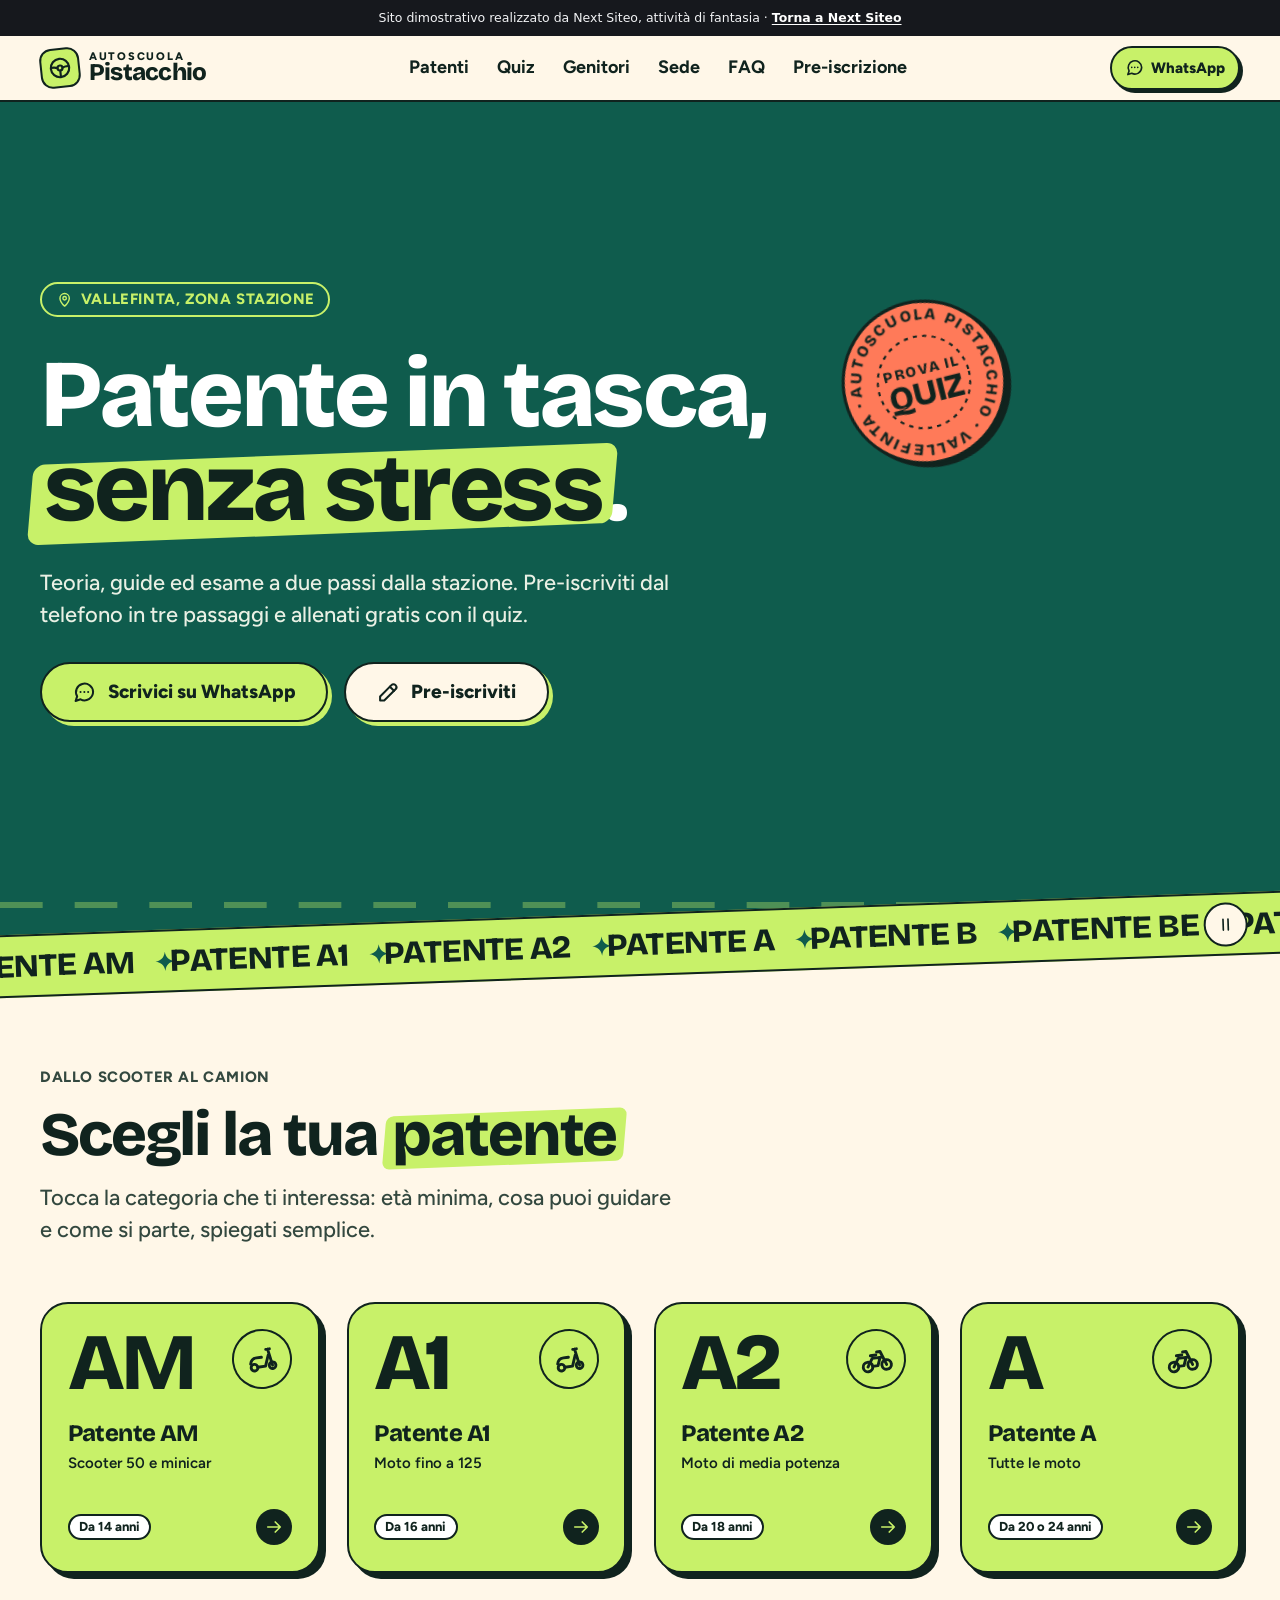
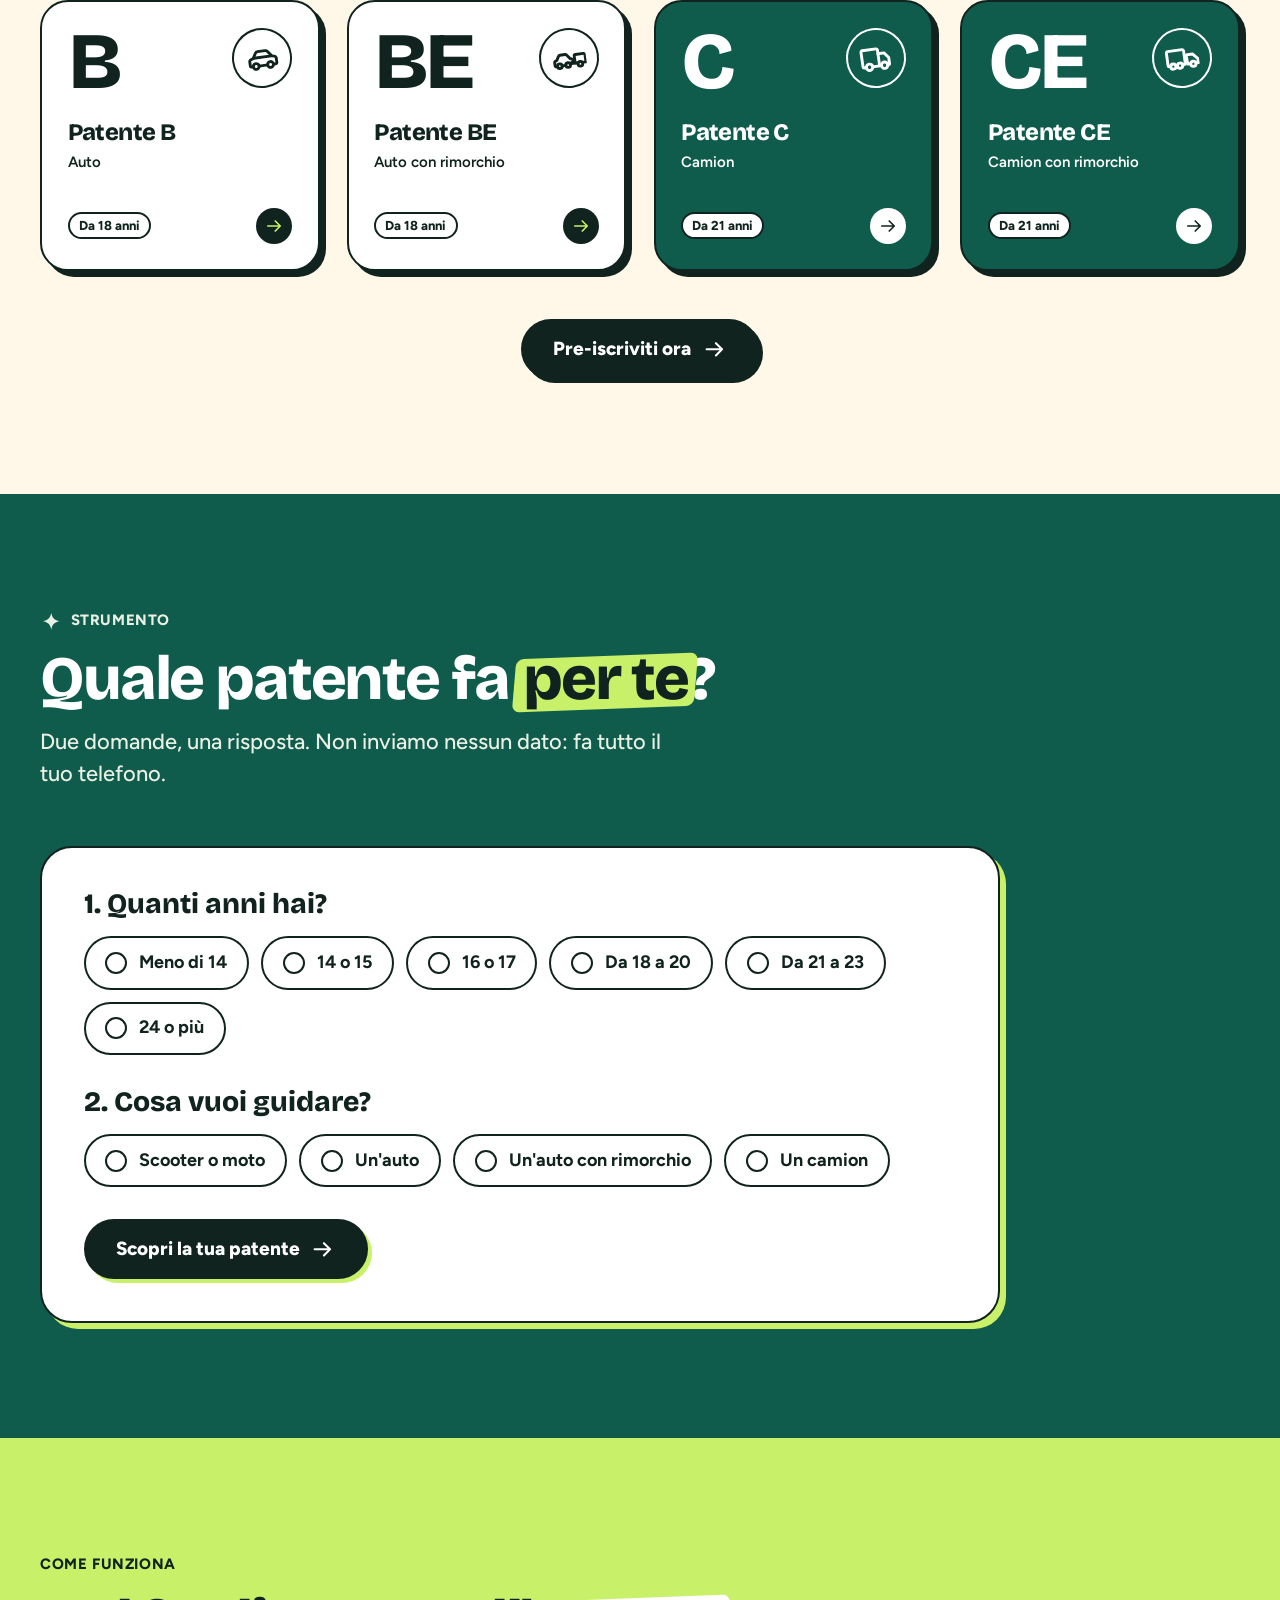
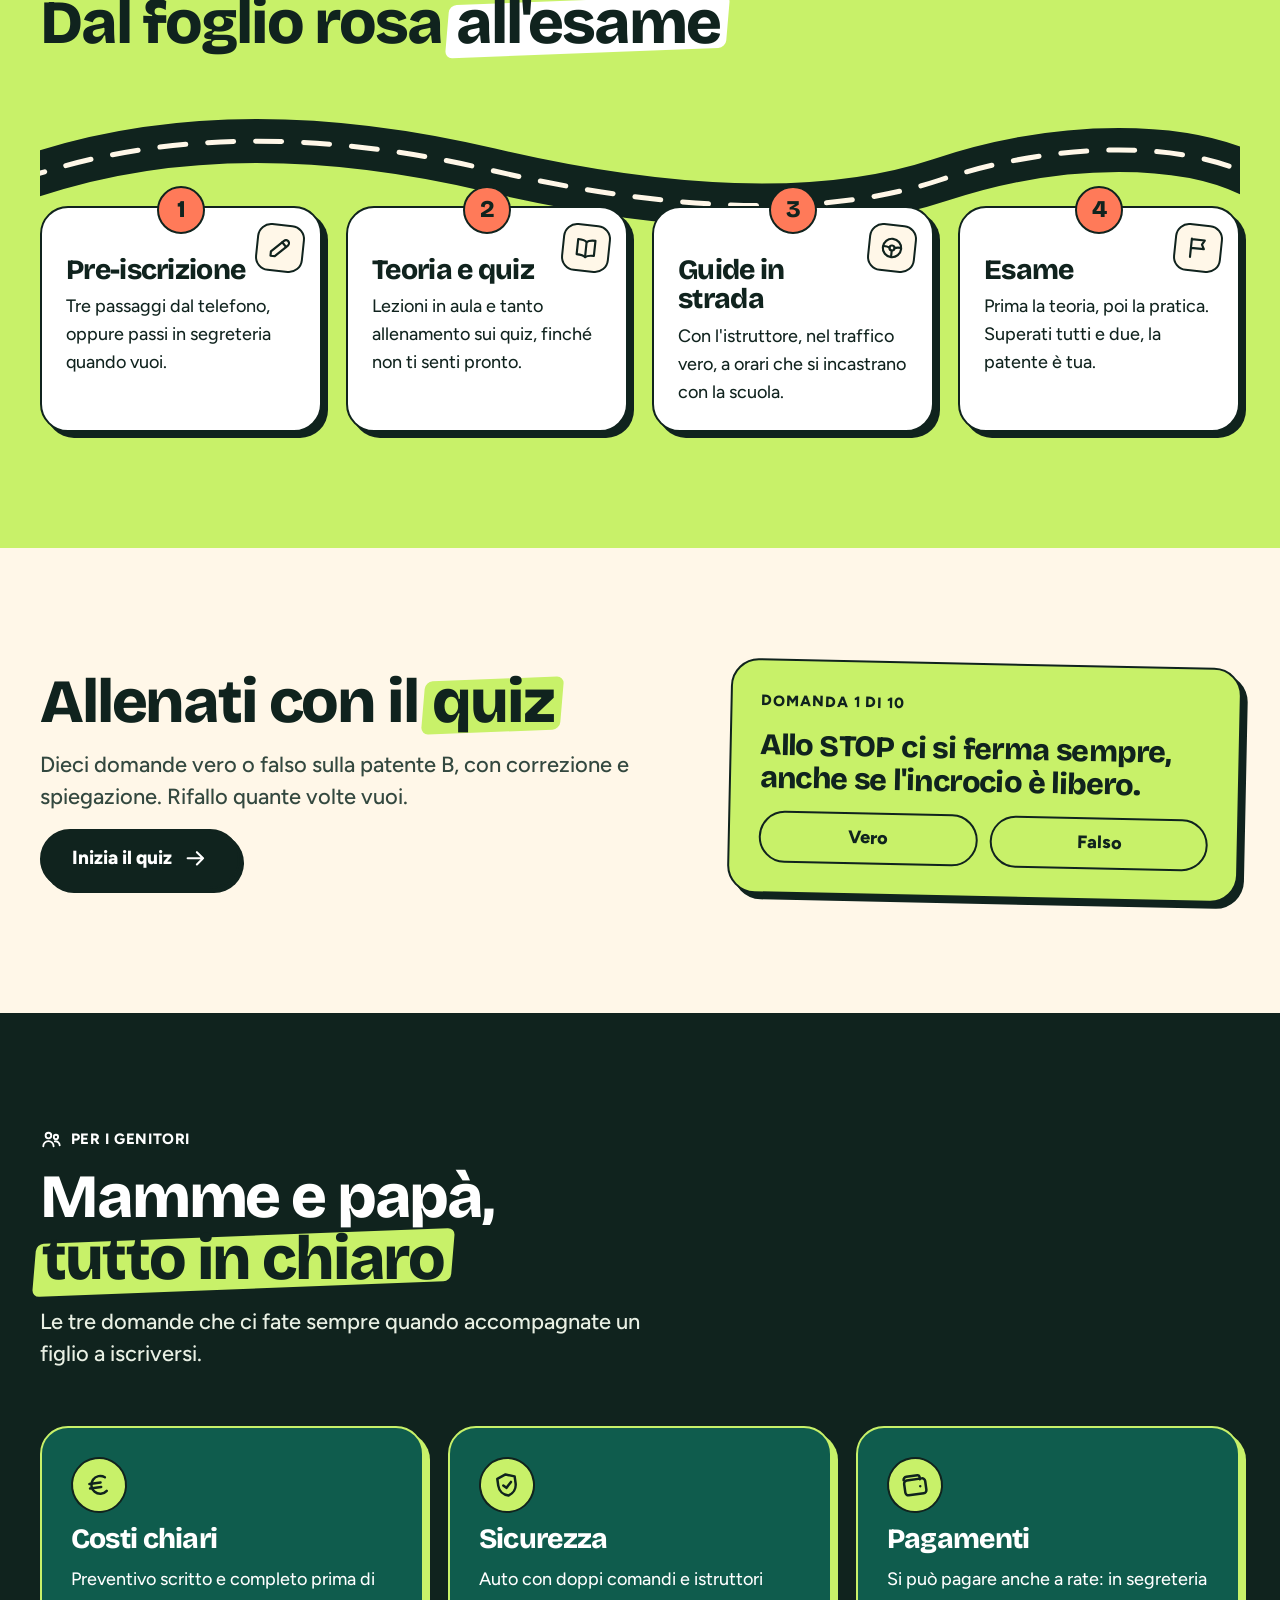
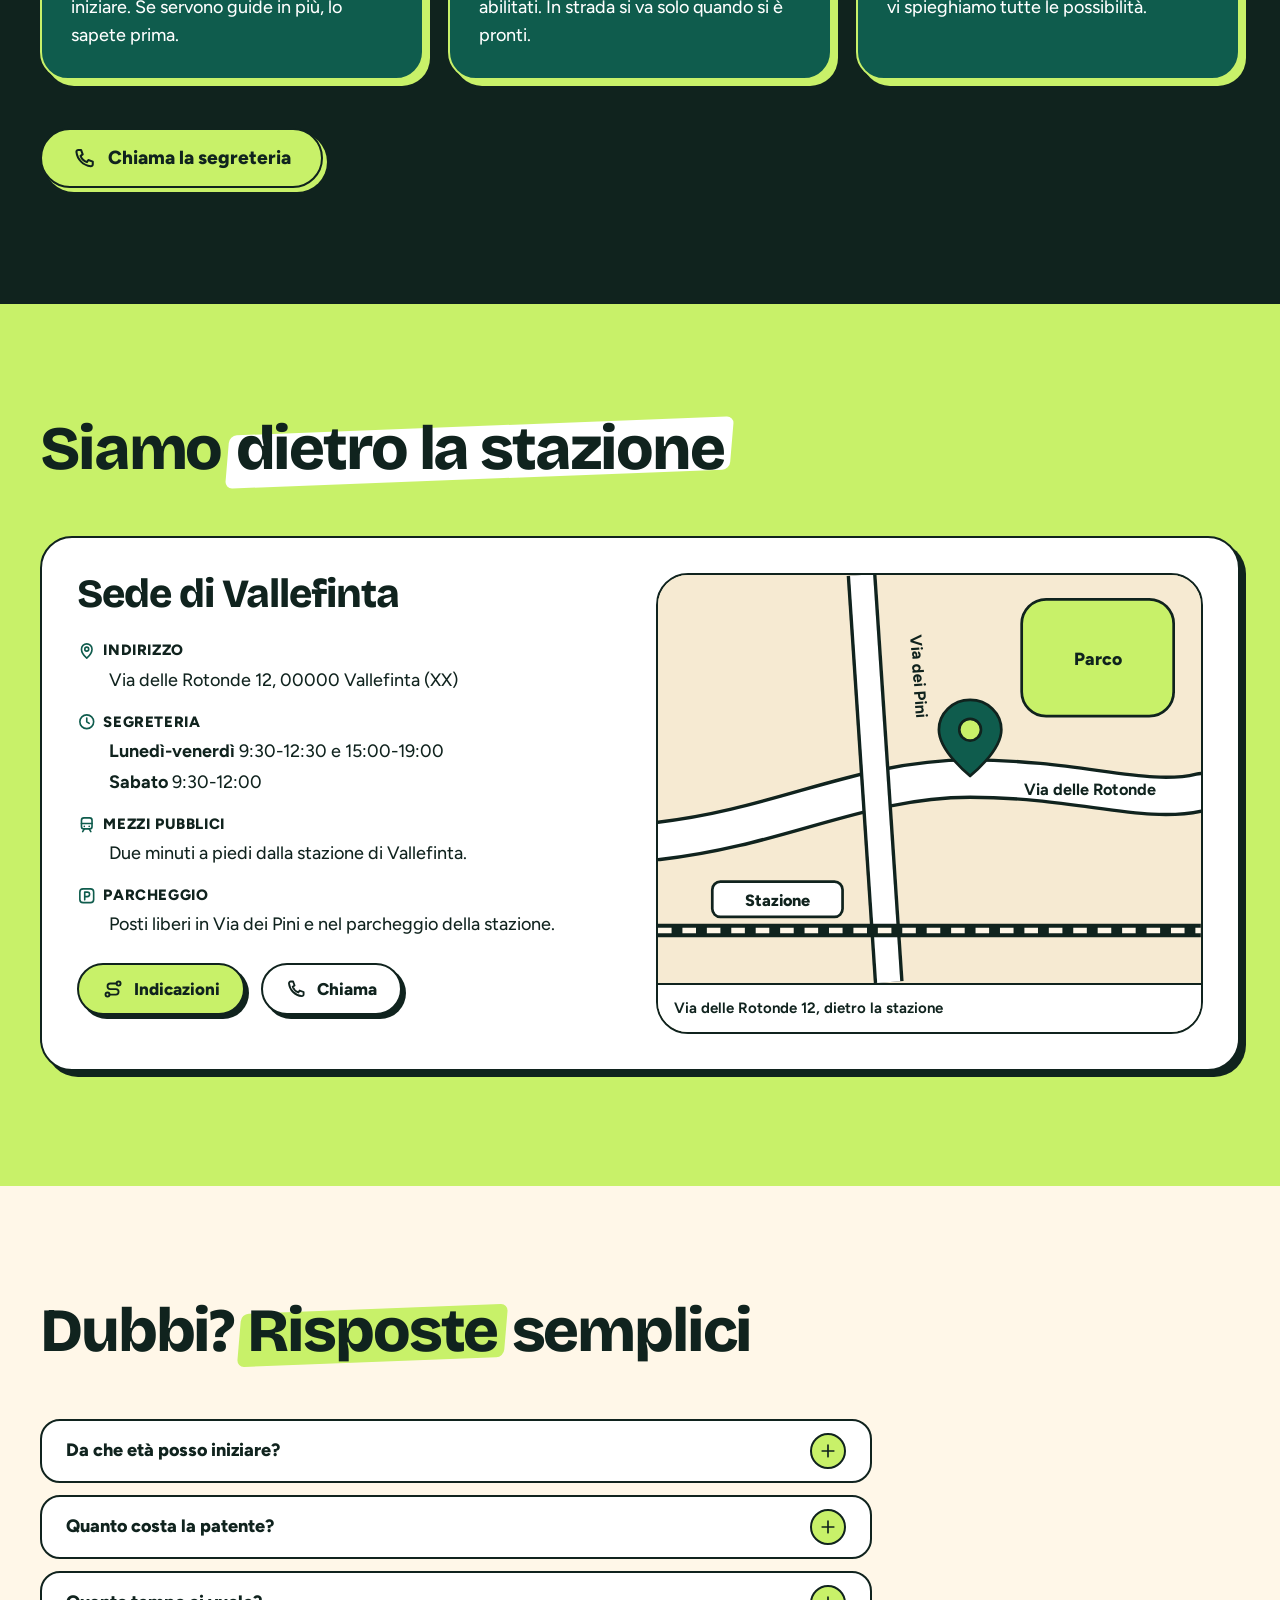
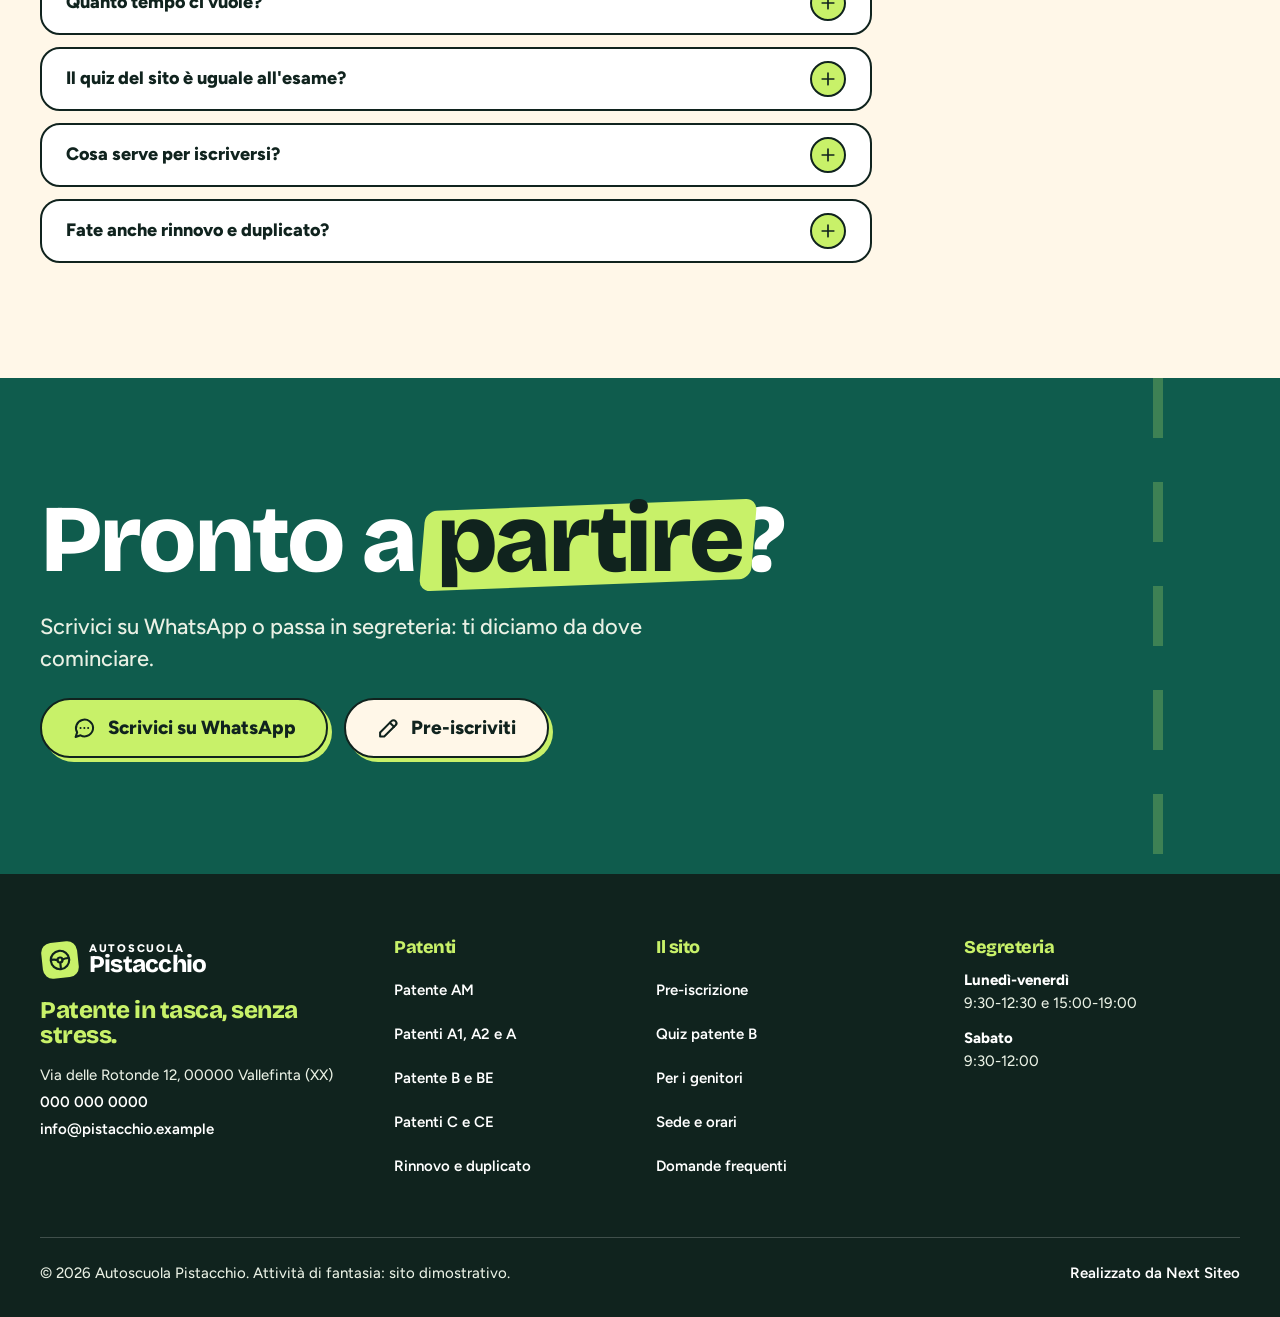
==== demo/autoscuola-pistacchio/index.html @ d35d835a "Sito vetrina Next Siteo con tre demo di autoscuole - Home in HTML/CSS/JS vanilla: servizi, problemi " ====
<!doctype html>
<html lang="it">
<head>
  <meta charset="utf-8">
  <meta name="viewport" content="width=device-width, initial-scale=1, viewport-fit=cover">
  <title>Autoscuola Pistacchio, Vallefinta | Demo di Next Siteo</title>
  <meta name="description" content="Sito dimostrativo di un'autoscuola di fantasia: pre-iscrizione online a step, quiz patente B, informazioni per i genitori e WhatsApp. Realizzato da Next Siteo.">
  <meta name="robots" content="noindex, nofollow">
  <meta name="theme-color" content="#0f5c4d">
  <meta property="og:type" content="website">
  <meta property="og:locale" content="it_IT">
  <meta property="og:title" content="Autoscuola Pistacchio | Sito dimostrativo di Next Siteo">
  <meta property="og:description" content="Un esempio di sito per autoscuole: attività di fantasia, funzioni vere.">
  <link rel="icon" href="favicon.svg" type="image/svg+xml">
  <link rel="preload" href="fonts/bricolage-grotesque-800.woff2" as="font" type="font/woff2" crossorigin>
  <link rel="stylesheet" href="../comune/barra-demo.css">
  <link rel="stylesheet" href="css/style.css">
  <script>document.documentElement.classList.add('js');</script>
</head>
<body data-page="home">
<!-- SPRITE START -->
  <!-- Icone disegnate per il sito: griglia 24x24, tratto 2 -->
  <svg class="sprite" aria-hidden="true" focusable="false">
    <symbol id="i-arrow" viewBox="0 0 24 24"><path d="M4.5 12h15M13.5 6l6 6-6 6"/></symbol>
    <symbol id="i-arrow-left" viewBox="0 0 24 24"><path d="M19.5 12h-15M10.5 6l-6 6 6 6"/></symbol>
    <symbol id="i-plus" viewBox="0 0 24 24"><path d="M12 5v14M5 12h14"/></symbol>
    <symbol id="i-x" viewBox="0 0 24 24"><path d="M6 6l12 12M18 6 6 18"/></symbol>
    <symbol id="i-menu" viewBox="0 0 24 24"><path d="M4 7h16M4 12h16M4 17h10"/></symbol>
    <symbol id="i-check" viewBox="0 0 24 24"><path d="m5 12.5 4.5 4.5L19 7.5"/></symbol>
    <symbol id="i-info" viewBox="0 0 24 24"><circle cx="12" cy="12" r="8.5"/><path d="M12 11v5M12 8h.01"/></symbol>
    <symbol id="i-pause" viewBox="0 0 24 24"><path d="M9 5.5v13M15 5.5v13"/></symbol>
    <symbol id="i-play" viewBox="0 0 24 24"><path d="M8 5.5v13l10.5-6.5z"/></symbol>
    <symbol id="i-spark" viewBox="0 0 24 24"><path d="M12 3c.8 5.4 3.6 8.2 9 9-5.4.8-8.2 3.6-9 9-.8-5.4-3.6-8.2-9-9 5.4-.8 8.2-3.6 9-9z"/></symbol>
    <symbol id="i-phone" viewBox="0 0 24 24"><path d="M6.2 3.8h2.6l1.6 4.3-2.1 1.4a10.8 10.8 0 0 0 6.2 6.2l1.4-2.1 4.3 1.6v2.6a1.9 1.9 0 0 1-2 1.9A15.7 15.7 0 0 1 4.3 5.8a1.9 1.9 0 0 1 1.9-2z"/></symbol>
    <symbol id="i-chat" viewBox="0 0 24 24"><path d="M20.5 11.5a8.3 8.3 0 0 1-12.2 7.3L3.5 20.4l1.5-4.5a8.3 8.3 0 1 1 15.5-4.4z"/><path d="M8.3 11.6h.01M12 11.6h.01M15.7 11.6h.01"/></symbol>
    <symbol id="i-mail" viewBox="0 0 24 24"><rect x="3" y="5.5" width="18" height="13" rx="2.5"/><path d="m4 7.5 8 6 8-6"/></symbol>
    <symbol id="i-pin" viewBox="0 0 24 24"><path d="M12 21s-6.5-5.6-6.5-11a6.5 6.5 0 0 1 13 0c0 5.4-6.5 11-6.5 11z"/><circle cx="12" cy="10" r="2.4"/></symbol>
    <symbol id="i-route" viewBox="0 0 24 24"><circle cx="6" cy="18" r="2.2"/><circle cx="18" cy="6" r="2.2"/><path d="M8.2 18h6.8a3 3 0 0 0 0-6H9a3 3 0 0 1 0-6h6.8"/></symbol>
    <symbol id="i-clock" viewBox="0 0 24 24"><circle cx="12" cy="12" r="8.5"/><path d="M12 7.5V12l3 2"/></symbol>
    <symbol id="i-transit" viewBox="0 0 24 24"><rect x="5.5" y="3.5" width="13" height="13.5" rx="3"/><path d="M5.5 10.5h13M9 17l-2 3.5M15 17l2 3.5M9 14h.01M15 14h.01"/></symbol>
    <symbol id="i-parking" viewBox="0 0 24 24"><rect x="3.5" y="3.5" width="17" height="17" rx="4"/><path d="M9.5 17V7.5h3.2a2.8 2.8 0 0 1 0 5.6H9.5"/></symbol>
    <symbol id="i-idcard" viewBox="0 0 24 24"><rect x="3" y="5.5" width="18" height="13" rx="2.5"/><circle cx="8.5" cy="11" r="2"/><path d="M5.6 15.8a3.2 3.2 0 0 1 5.8 0M14 10h4M14 13.5h4"/></symbol>
    <symbol id="i-doc" viewBox="0 0 24 24"><path d="M6 3.5h8l4.5 4.5v12.5H6z"/><path d="M14 3.5V8h4.5M9 12.5h6M9 16h6"/></symbol>
    <symbol id="i-refresh" viewBox="0 0 24 24"><path d="M19.5 12a7.5 7.5 0 1 1-2.2-5.3"/><path d="M19.5 4v4.5H15"/></symbol>
    <symbol id="i-copy" viewBox="0 0 24 24"><rect x="8.5" y="8.5" width="11.5" height="11.5" rx="2.5"/><path d="M5.5 15.5h-.2A1.8 1.8 0 0 1 3.5 13.7V5.3a1.8 1.8 0 0 1 1.8-1.8h8.4a1.8 1.8 0 0 1 1.8 1.8v.2"/></symbol>
    <symbol id="i-pencil" viewBox="0 0 24 24"><path d="M4 20h4L19 9a2.8 2.8 0 0 0-4-4L4 16z"/><path d="m13.5 6.5 4 4"/></symbol>
    <symbol id="i-book" viewBox="0 0 24 24"><path d="M12 6.5C10.5 5 8 4.5 4 4.5v14c4 0 6.5.5 8 2 1.5-1.5 4-2 8-2v-14c-4 0-6.5.5-8 2z"/><path d="M12 6.5v14"/></symbol>
    <symbol id="i-flag" viewBox="0 0 24 24"><path d="M5.5 21V4M5.5 4.5h12l-2.2 4 2.2 4h-12"/></symbol>
    <symbol id="i-steering" viewBox="0 0 24 24"><circle cx="12" cy="12" r="8.5"/><circle cx="12" cy="12" r="2.3"/><path d="M3.8 11c2.6 0 4.9.3 5.9 1M20.2 11c-2.6 0-4.9.3-5.9 1M12 14.3v6"/></symbol>
    <symbol id="i-users" viewBox="0 0 24 24"><circle cx="9" cy="8" r="3"/><path d="M3.5 19.5a5.5 5.5 0 0 1 11 0"/><circle cx="17" cy="9.5" r="2.3"/><path d="M15.8 14.2a4.5 4.5 0 0 1 5.2 4.3"/></symbol>
    <symbol id="i-shield" viewBox="0 0 24 24"><path d="M12 3.5 19 6v5.5c0 4.4-3 7.8-7 9-4-1.2-7-4.6-7-9V6z"/><path d="m9 12 2.2 2.2L15.5 10"/></symbol>
    <symbol id="i-wallet" viewBox="0 0 24 24"><path d="M16.5 8V6a1.5 1.5 0 0 0-1.5-1.5H6A2.5 2.5 0 0 0 3.5 7"/><rect x="3.5" y="7.5" width="17" height="12" rx="2.5"/><path d="M16 13.5h.01"/></symbol>
    <symbol id="i-euro" viewBox="0 0 24 24"><path d="M17.5 6.5a7.1 7.1 0 1 0 0 11"/><path d="M4.5 10.2h9M4.5 13.8h9"/></symbol>
    <symbol id="i-scooter" viewBox="0 0 24 24"><circle cx="5.8" cy="17" r="2.3"/><circle cx="18.4" cy="17" r="2.3"/><path d="M8.1 17h5.4l2.8-7.2"/><path d="M15.2 5.5h2.6M16.5 5.5l1.9 11.5"/><path d="M3.5 14.2c.5-2.3 2.2-3.7 4.6-3.7h3.4"/></symbol>
    <symbol id="i-moto" viewBox="0 0 24 24"><circle cx="5.5" cy="16.5" r="3.3"/><circle cx="18.5" cy="16.5" r="3.3"/><path d="M5.5 16.5 9.2 11h5.5l-2.2 5.5H8.8"/><path d="m18.5 16.5-3.3-9.5h-2.4M14.7 11l1.9-.2"/><path d="M8.2 9h3.8"/></symbol>
    <symbol id="i-car" viewBox="0 0 24 24"><path d="M5 17H3.8a.8.8 0 0 1-.8-.8v-3c0-.6.4-1.1 1-1.3l1.6-.5 2-3.4A2 2 0 0 1 9.3 7h5.2a2 2 0 0 1 1.6.8l2.6 3.4 1.8.5c.6.2 1 .7 1 1.3v3.2a.8.8 0 0 1-.8.8H19M9 17h6"/><circle cx="7" cy="17" r="2"/><circle cx="17" cy="17" r="2"/><path d="M5.8 11.2h12.5"/></symbol>
    <symbol id="i-car-trailer" viewBox="0 0 24 24"><path d="M3 16.5H2.2a.7.7 0 0 1-.7-.7v-2.3c0-.4.3-.8.7-.9l1-.3 1.4-2.5a1.4 1.4 0 0 1 1.2-.8h3.6a1.4 1.4 0 0 1 1.1.6l1.9 2.6 1.1.4c.4.1.7.5.7.9v2.3h-1M6.4 16.5h2.4"/><circle cx="4.7" cy="16.5" r="1.6"/><circle cx="10.5" cy="16.5" r="1.6"/><path d="M13.2 15h2.3"/><path d="M15.5 16V11a1 1 0 0 1 1-1h5.5a1 1 0 0 1 1 1v5h-1.5M17.2 16h-1.7"/><circle cx="19" cy="16.8" r="1.6"/></symbol>
    <symbol id="i-truck" viewBox="0 0 24 24"><path d="M4.3 17.5H3a1 1 0 0 1-1-1v-10a1 1 0 0 1 1-1h9.5a1 1 0 0 1 1 1v11H8.7"/><path d="M13.5 9h4.2l2.8 3.6v4.4a.5.5 0 0 1-.5.5h-1M13.5 17.5h1.3"/><circle cx="6.5" cy="17.5" r="2.2"/><circle cx="17" cy="17.5" r="2.2"/></symbol>
    <symbol id="i-truck-trailer" viewBox="0 0 24 24"><path d="M3.2 16.5H2.5a1 1 0 0 1-1-1V7a1 1 0 0 1 1-1h10a1 1 0 0 1 1 1v8.5a1 1 0 0 1-1 1h-1M6.8 16.5h1.1"/><circle cx="5" cy="16.8" r="1.8"/><circle cx="9.7" cy="16.8" r="1.8"/><path d="M13.5 15h1.5M15 16.5V10h4.2l3.3 3.5v3h-1.7M15 16.5h2.1"/><circle cx="19" cy="16.8" r="1.8"/></symbol>
  </svg>
<!-- SPRITE END -->

  <a class="skip-link" href="#contenuto">Salta al contenuto</a>

<!-- HEADER START -->
  <header class="header">
    <div class="container header__bar">
      <a href="index.html" class="logo" aria-label="Autoscuola Pistacchio, torna alla home">
        <span class="logo__mark"><svg class="icon" aria-hidden="true"><use href="#i-steering"/></svg></span>
        <span class="logo__text"><span class="logo__small">Autoscuola</span><span class="logo__big">Pistacchio</span></span>
      </a>

      <nav class="header__nav" aria-label="Menu principale">
        <ul role="list">
          <li><a href="patenti.html" data-nav="patenti">Patenti</a></li>
          <li><a href="quiz.html" data-nav="quiz">Quiz</a></li>
          <li><a href="index.html#genitori">Genitori</a></li>
          <li><a href="index.html#sede">Sede</a></li>
          <li><a href="index.html#faq">FAQ</a></li>
          <li><a href="iscrizione.html" data-nav="iscrizione">Pre-iscrizione</a></li>
        </ul>
      </nav>

      <div class="header__actions">
        <a class="btn btn--sm header__wa" href="#whatsapp" data-demo-avviso="WhatsApp non è collegato: in un sito vero qui si aprirebbe la chat con la segreteria.">
          <svg class="icon" aria-hidden="true"><use href="#i-chat"/></svg>
          <span>WhatsApp</span>
        </a>
        <button class="header__menu-btn" type="button" aria-expanded="false" aria-controls="menu-mobile" data-menu-toggle>
          <svg class="icon i-open" aria-hidden="true"><use href="#i-menu"/></svg>
          <svg class="icon i-close" aria-hidden="true"><use href="#i-x"/></svg>
          <span class="sr-only">Menu</span>
        </button>
      </div>
    </div>

    <div class="menu-mobile bg-ink" id="menu-mobile" data-menu hidden>
      <nav class="container" aria-label="Menu mobile">
        <ul role="list">
          <li><a href="patenti.html" data-nav="patenti">Patenti <svg class="icon" aria-hidden="true"><use href="#i-arrow"/></svg></a></li>
          <li><a href="quiz.html" data-nav="quiz">Quiz patente B <svg class="icon" aria-hidden="true"><use href="#i-arrow"/></svg></a></li>
          <li><a href="index.html#genitori">Per i genitori <svg class="icon" aria-hidden="true"><use href="#i-arrow"/></svg></a></li>
          <li><a href="index.html#sede">Sede e orari <svg class="icon" aria-hidden="true"><use href="#i-arrow"/></svg></a></li>
          <li><a href="index.html#faq">FAQ <svg class="icon" aria-hidden="true"><use href="#i-arrow"/></svg></a></li>
          <li><a href="iscrizione.html" data-nav="iscrizione">Pre-iscrizione <svg class="icon" aria-hidden="true"><use href="#i-arrow"/></svg></a></li>
        </ul>
        <div class="menu-mobile__cta">
          <a class="btn" href="#chiama" data-demo-avviso="Il numero è finto: in un sito vero qui partirebbe la chiamata."><svg class="icon" aria-hidden="true"><use href="#i-phone"/></svg> Chiama 000 000 0000</a>
        </div>
      </nav>
    </div>
  </header>
<!-- HEADER END -->

  <main id="contenuto" tabindex="-1">

    <section class="hero bg-forest" aria-labelledby="hero-title">
      <div class="container hero__inner">
        <div class="hero__title-wrap">
          <div class="hero__text">
            <p class="eyebrow hero__eyebrow"><svg class="icon" aria-hidden="true"><use href="#i-pin"/></svg> Vallefinta, zona Stazione</p>
            <h1 id="hero-title" class="display-hero hero__title">Patente in tasca, <span class="nowrap"><span class="hl">senza stress</span>.</span></h1>
          </div>
          <div class="bollino hero__bollino" aria-hidden="true">
            <svg viewBox="0 0 160 160" focusable="false">
              <defs><path id="ring-hero" d="M80 80m-60 0a60 60 0 1 1 120 0a60 60 0 1 1-120 0"/></defs>
              <circle cx="80" cy="80" r="77" class="bollino__bg"/>
              <circle cx="80" cy="80" r="44" class="bollino__inner"/>
              <g class="bollino__ring"><text><textPath href="#ring-hero" textLength="372">AUTOSCUOLA PISTACCHIO · VALLEFINTA · </textPath></text></g>
              <text x="80" y="72" text-anchor="middle" class="bollino__top">PROVA IL</text>
              <text x="80" y="101" text-anchor="middle" class="bollino__big">QUIZ</text>
            </svg>
          </div>
        </div>

        <p class="lead hero__lead">Teoria, guide ed esame a due passi dalla stazione. Pre-iscriviti dal telefono in tre passaggi e allenati gratis con il quiz.</p>

        <div class="btn-row">
          <a class="btn btn--lg" href="#whatsapp" data-demo-avviso="WhatsApp non è collegato: in un sito vero qui si aprirebbe la chat con la segreteria.">
            <svg class="icon" aria-hidden="true"><use href="#i-chat"/></svg> Scrivici su WhatsApp
          </a>
          <a class="btn btn--cream btn--lg" href="iscrizione.html"><svg class="icon" aria-hidden="true"><use href="#i-pencil"/></svg> Pre-iscriviti</a>
        </div>
      </div>
      <svg class="hero__lane" viewBox="0 0 1440 40" preserveAspectRatio="none" aria-hidden="true" focusable="false"><path d="M0 20H1440"/></svg>
    </section>

    <div class="marquee-clip">
      <div class="marquee" data-marquee>
        <div class="marquee__band">
          <div class="marquee__track" aria-hidden="true">
            <ul role="list">
              <li><span>Patente AM</span><svg class="icon icon--fill"><use href="#i-spark"/></svg></li>
              <li><span>Patente A1</span><svg class="icon icon--fill"><use href="#i-spark"/></svg></li>
              <li><span>Patente A2</span><svg class="icon icon--fill"><use href="#i-spark"/></svg></li>
              <li><span>Patente A</span><svg class="icon icon--fill"><use href="#i-spark"/></svg></li>
              <li><span>Patente B</span><svg class="icon icon--fill"><use href="#i-spark"/></svg></li>
              <li><span>Patente BE</span><svg class="icon icon--fill"><use href="#i-spark"/></svg></li>
              <li><span>Patente C</span><svg class="icon icon--fill"><use href="#i-spark"/></svg></li>
<li><span>Patente CE</span><svg class="icon icon--fill"><use href="#i-spark"/></svg></li>
              <li><span>Rinnovo</span><svg class="icon icon--fill"><use href="#i-spark"/></svg></li>
              <li><span>Duplicato</span><svg class="icon icon--fill"><use href="#i-spark"/></svg></li>
            </ul>
            <ul role="list">
              <li><span>Patente AM</span><svg class="icon icon--fill"><use href="#i-spark"/></svg></li>
              <li><span>Patente A1</span><svg class="icon icon--fill"><use href="#i-spark"/></svg></li>
              <li><span>Patente A2</span><svg class="icon icon--fill"><use href="#i-spark"/></svg></li>
              <li><span>Patente A</span><svg class="icon icon--fill"><use href="#i-spark"/></svg></li>
              <li><span>Patente B</span><svg class="icon icon--fill"><use href="#i-spark"/></svg></li>
              <li><span>Patente BE</span><svg class="icon icon--fill"><use href="#i-spark"/></svg></li>
              <li><span>Patente C</span><svg class="icon icon--fill"><use href="#i-spark"/></svg></li>
<li><span>Patente CE</span><svg class="icon icon--fill"><use href="#i-spark"/></svg></li>
              <li><span>Rinnovo</span><svg class="icon icon--fill"><use href="#i-spark"/></svg></li>
              <li><span>Duplicato</span><svg class="icon icon--fill"><use href="#i-spark"/></svg></li>
            </ul>
          </div>
          <p class="sr-only">Patenti e servizi: AM, A1, A2, A, B, BE, C, CE, rinnovo e duplicato.</p>
          <button type="button" class="marquee__toggle" data-marquee-toggle aria-pressed="false">
            <svg class="icon i-pause" aria-hidden="true"><use href="#i-pause"/></svg>
            <svg class="icon i-play" aria-hidden="true"><use href="#i-play"/></svg>
            <span class="sr-only">Metti in pausa la striscia scorrevole</span>
          </button>
        </div>
      </div>
    </div>

    <section class="section bg-cream" id="patenti" aria-labelledby="patenti-title">
      <div class="container">
        <div class="section__head">
          <p class="eyebrow muted">Dallo scooter al camion</p>
          <h2 class="h2" id="patenti-title">Scegli la tua <span class="hl">patente</span></h2>
          <p class="lead muted">Tocca la categoria che ti interessa: età minima, cosa puoi guidare e come si parte, spiegati semplice.</p>
        </div>

        <ul class="pgrid" role="list">
          <li class="card card--hover card--lime pcard">
            <div class="pcard__top"><span class="pcard__code" aria-hidden="true">AM</span><span class="pcard__icon"><svg class="icon" aria-hidden="true"><use href="#i-scooter"/></svg></span></div>
            <h3 class="pcard__title"><a class="card-link" href="patenti.html#am">Patente AM</a></h3>
            <p class="pcard__veicolo">Scooter 50 e minicar</p>
            <p class="pcard__foot"><span class="pill pcard__age">Da 14 anni</span><span class="pcard__go" aria-hidden="true"><svg class="icon"><use href="#i-arrow"/></svg></span></p>
          </li>
          <li class="card card--hover card--lime pcard">
            <div class="pcard__top"><span class="pcard__code" aria-hidden="true">A1</span><span class="pcard__icon"><svg class="icon" aria-hidden="true"><use href="#i-scooter"/></svg></span></div>
            <h3 class="pcard__title"><a class="card-link" href="patenti.html#a1">Patente A1</a></h3>
            <p class="pcard__veicolo">Moto fino a 125</p>
            <p class="pcard__foot"><span class="pill pcard__age">Da 16 anni</span><span class="pcard__go" aria-hidden="true"><svg class="icon"><use href="#i-arrow"/></svg></span></p>
          </li>
          <li class="card card--hover card--lime pcard">
            <div class="pcard__top"><span class="pcard__code" aria-hidden="true">A2</span><span class="pcard__icon"><svg class="icon" aria-hidden="true"><use href="#i-moto"/></svg></span></div>
            <h3 class="pcard__title"><a class="card-link" href="patenti.html#a2">Patente A2</a></h3>
            <p class="pcard__veicolo">Moto di media potenza</p>
            <p class="pcard__foot"><span class="pill pcard__age">Da 18 anni</span><span class="pcard__go" aria-hidden="true"><svg class="icon"><use href="#i-arrow"/></svg></span></p>
          </li>
          <li class="card card--hover card--lime pcard">
            <div class="pcard__top"><span class="pcard__code" aria-hidden="true">A</span><span class="pcard__icon"><svg class="icon" aria-hidden="true"><use href="#i-moto"/></svg></span></div>
            <h3 class="pcard__title"><a class="card-link" href="patenti.html#a">Patente A</a></h3>
            <p class="pcard__veicolo">Tutte le moto</p>
            <p class="pcard__foot"><span class="pill pcard__age">Da 20 o 24 anni</span><span class="pcard__go" aria-hidden="true"><svg class="icon"><use href="#i-arrow"/></svg></span></p>
          </li>
          <li class="card card--hover pcard">
            <div class="pcard__top"><span class="pcard__code" aria-hidden="true">B</span><span class="pcard__icon"><svg class="icon" aria-hidden="true"><use href="#i-car"/></svg></span></div>
            <h3 class="pcard__title"><a class="card-link" href="patenti.html#b">Patente B</a></h3>
            <p class="pcard__veicolo">Auto</p>
            <p class="pcard__foot"><span class="pill pcard__age">Da 18 anni</span><span class="pcard__go" aria-hidden="true"><svg class="icon"><use href="#i-arrow"/></svg></span></p>
          </li>
          <li class="card card--hover pcard">
            <div class="pcard__top"><span class="pcard__code" aria-hidden="true">BE</span><span class="pcard__icon"><svg class="icon" aria-hidden="true"><use href="#i-car-trailer"/></svg></span></div>
            <h3 class="pcard__title"><a class="card-link" href="patenti.html#be">Patente BE</a></h3>
            <p class="pcard__veicolo">Auto con rimorchio</p>
            <p class="pcard__foot"><span class="pill pcard__age">Da 18 anni</span><span class="pcard__go" aria-hidden="true"><svg class="icon"><use href="#i-arrow"/></svg></span></p>
          </li>
          <li class="card card--hover card--forest pcard">
            <div class="pcard__top"><span class="pcard__code" aria-hidden="true">C</span><span class="pcard__icon"><svg class="icon" aria-hidden="true"><use href="#i-truck"/></svg></span></div>
            <h3 class="pcard__title"><a class="card-link" href="patenti.html#c">Patente C</a></h3>
            <p class="pcard__veicolo">Camion</p>
            <p class="pcard__foot"><span class="pill pcard__age">Da 21 anni</span><span class="pcard__go" aria-hidden="true"><svg class="icon"><use href="#i-arrow"/></svg></span></p>
          </li>
          <li class="card card--hover card--forest pcard">
            <div class="pcard__top"><span class="pcard__code" aria-hidden="true">CE</span><span class="pcard__icon"><svg class="icon" aria-hidden="true"><use href="#i-truck-trailer"/></svg></span></div>
            <h3 class="pcard__title"><a class="card-link" href="patenti.html#ce">Patente CE</a></h3>
            <p class="pcard__veicolo">Camion con rimorchio</p>
            <p class="pcard__foot"><span class="pill pcard__age">Da 21 anni</span><span class="pcard__go" aria-hidden="true"><svg class="icon"><use href="#i-arrow"/></svg></span></p>
          </li>
        </ul>

        <p class="pgrid__cta">
          <a class="btn btn--ink btn--lg" href="iscrizione.html">Pre-iscriviti ora <svg class="icon" aria-hidden="true"><use href="#i-arrow"/></svg></a>
        </p>
      </div>
    </section>

    <section class="section bg-forest" id="quale-patente" aria-labelledby="quiz-title">
      <div class="container">
        <div class="section__head">
          <p class="eyebrow muted"><svg class="icon icon--fill" aria-hidden="true"><use href="#i-spark"/></svg> Strumento</p>
          <h2 class="h2" id="quiz-title">Quale patente fa <span class="hl">per te</span>?</h2>
          <p class="lead muted">Due domande, una risposta. Non inviamo nessun dato: fa tutto il tuo telefono.</p>
        </div>

        <form class="card tool__card" data-quale novalidate>
          <fieldset class="choices">
            <legend>1. Quanti anni hai?</legend>
            <label class="choice"><input type="radio" name="eta" value="0"> Meno di 14</label>
            <label class="choice"><input type="radio" name="eta" value="14"> 14 o 15</label>
            <label class="choice"><input type="radio" name="eta" value="16"> 16 o 17</label>
            <label class="choice"><input type="radio" name="eta" value="18"> Da 18 a 20</label>
            <label class="choice"><input type="radio" name="eta" value="21"> Da 21 a 23</label>
            <label class="choice"><input type="radio" name="eta" value="24"> 24 o più</label>
          </fieldset>
          <fieldset class="choices">
            <legend>2. Cosa vuoi guidare?</legend>
            <label class="choice"><input type="radio" name="veicolo" value="moto"> Scooter o moto</label>
            <label class="choice"><input type="radio" name="veicolo" value="auto"> Un'auto</label>
            <label class="choice"><input type="radio" name="veicolo" value="rimorchio"> Un'auto con rimorchio</label>
            <label class="choice"><input type="radio" name="veicolo" value="camion"> Un camion</label>
          </fieldset>
          <div>
            <button type="submit" class="btn btn--ink btn--lg">Scopri la tua patente <svg class="icon" aria-hidden="true"><use href="#i-arrow"/></svg></button>
          </div>
          <div class="tool__result" data-quale-result role="status" aria-live="polite" tabindex="-1"></div>
        </form>
      </div>
    </section>

    <section class="section bg-lime" aria-labelledby="come-title">
      <div class="container">
        <div class="section__head">
          <p class="eyebrow">Come funziona</p>
          <h2 class="h2" id="come-title">Dal foglio rosa <span class="hl">all'esame</span></h2>
        </div>

        <div class="road" data-road>
          <svg class="road__h" viewBox="0 0 1200 120" aria-hidden="true" focusable="false">
            <path class="road__asphalt" d="M-20 70C120 20 280 20 450 60s330 50 450 10 250-40 320 0"/>
            <path class="road__dash" d="M-20 70C120 20 280 20 450 60s330 50 450 10 250-40 320 0"/>
            <rect class="road__cover" x="-10" y="0" width="1240" height="120"/>
          </svg>
          <div class="road__v" aria-hidden="true">
            <svg viewBox="0 0 40 100" preserveAspectRatio="none" focusable="false">
              <path class="road__asphalt" d="M20 0V100"/>
              <path class="road__dash" d="M20 0V100"/>
            </svg>
            <span class="road__cover-v"></span>
          </div>

          <ol class="tappe" role="list">
            <li class="tappa" style="--i:0">
              <span class="tappa__num" aria-hidden="true">1</span>
              <div><h3 class="tappa__title"><span class="sr-only">Tappa 1: </span>Pre-iscrizione</h3><p>Tre passaggi dal telefono, oppure passi in segreteria quando vuoi.</p></div>
              <span class="tappa__icon" aria-hidden="true"><svg class="icon"><use href="#i-pencil"/></svg></span>
            </li>
            <li class="tappa" style="--i:1">
              <span class="tappa__num" aria-hidden="true">2</span>
              <div><h3 class="tappa__title"><span class="sr-only">Tappa 2: </span>Teoria e quiz</h3><p>Lezioni in aula e tanto allenamento sui quiz, finché non ti senti pronto.</p></div>
              <span class="tappa__icon" aria-hidden="true"><svg class="icon"><use href="#i-book"/></svg></span>
            </li>
            <li class="tappa" style="--i:2">
              <span class="tappa__num" aria-hidden="true">3</span>
              <div><h3 class="tappa__title"><span class="sr-only">Tappa 3: </span>Guide in strada</h3><p>Con l'istruttore, nel traffico vero, a orari che si incastrano con la scuola.</p></div>
              <span class="tappa__icon" aria-hidden="true"><svg class="icon"><use href="#i-steering"/></svg></span>
            </li>
            <li class="tappa" style="--i:3">
              <span class="tappa__num" aria-hidden="true">4</span>
              <div><h3 class="tappa__title"><span class="sr-only">Tappa 4: </span>Esame</h3><p>Prima la teoria, poi la pratica. Superati tutti e due, la patente è tua.</p></div>
              <span class="tappa__icon" aria-hidden="true"><svg class="icon"><use href="#i-flag"/></svg></span>
            </li>
          </ol>
        </div>
      </div>
    </section>

    <section class="section bg-cream" aria-labelledby="teaser-title">
      <div class="container teaser">
        <div class="section__head" style="margin-bottom:0">
          <h2 class="h2" id="teaser-title">Allenati con il <span class="hl">quiz</span></h2>
          <p class="lead muted">Dieci domande vero o falso sulla patente B, con correzione e spiegazione. Rifallo quante volte vuoi.</p>
          <p><a class="btn btn--ink btn--lg" href="quiz.html">Inizia il quiz <svg class="icon" aria-hidden="true"><use href="#i-arrow"/></svg></a></p>
        </div>
        <div class="card card--lime teaser__card" aria-hidden="true">
          <p class="tool__kicker">Domanda 1 di 10</p>
          <p class="teaser__q">Allo STOP ci si ferma sempre, anche se l'incrocio è libero.</p>
          <div class="teaser__answers"><span>Vero</span><span>Falso</span></div>
        </div>
      </div>
    </section>

    <section class="section bg-ink" id="genitori" aria-labelledby="gen-title">
      <div class="container">
        <div class="section__head">
          <p class="eyebrow"><svg class="icon" aria-hidden="true"><use href="#i-users"/></svg> Per i genitori</p>
          <h2 class="h2" id="gen-title">Mamme e papà, <span class="hl">tutto in chiaro</span></h2>
          <p class="lead muted">Le tre domande che ci fate sempre quando accompagnate un figlio a iscriversi.</p>
        </div>
        <ul class="gen__grid" role="list">
          <li class="card card--forest gen__card">
            <span class="gen__icon" aria-hidden="true"><svg class="icon"><use href="#i-euro"/></svg></span>
            <h3 class="h3">Costi chiari</h3>
            <p>Preventivo scritto e completo prima di iniziare. Se servono guide in più, lo sapete prima.</p>
          </li>
          <li class="card card--forest gen__card">
            <span class="gen__icon" aria-hidden="true"><svg class="icon"><use href="#i-shield"/></svg></span>
            <h3 class="h3">Sicurezza</h3>
            <p>Auto con doppi comandi e istruttori abilitati. In strada si va solo quando si è pronti.</p>
          </li>
          <li class="card card--forest gen__card">
            <span class="gen__icon" aria-hidden="true"><svg class="icon"><use href="#i-wallet"/></svg></span>
            <h3 class="h3">Pagamenti</h3>
            <p>Si può pagare anche a rate: in segreteria vi spieghiamo tutte le possibilità.</p>
          </li>
        </ul>
        <div class="btn-row gen__cta">
          <a class="btn btn--lg" href="#chiama" data-demo-avviso="Il numero è finto: in un sito vero qui partirebbe la chiamata."><svg class="icon" aria-hidden="true"><use href="#i-phone"/></svg> Chiama la segreteria</a>
        </div>
      </div>
    </section>

    <section class="section bg-lime" id="sede" aria-labelledby="sede-title">
      <div class="container">
        <div class="section__head">
          <h2 class="h2" id="sede-title">Siamo <span class="hl">dietro la stazione</span></h2>
        </div>
        <article class="card sede">
          <div>
            <h3 class="h3 sede__name">Sede di Vallefinta</h3>
            <dl class="sede__list">
              <div>
                <dt><svg class="icon" aria-hidden="true"><use href="#i-pin"/></svg> Indirizzo</dt>
                <dd>Via delle Rotonde 12, 00000 Vallefinta (XX)</dd>
              </div>
              <div>
                <dt><svg class="icon" aria-hidden="true"><use href="#i-clock"/></svg> Segreteria</dt>
                <dd>
                  <ul role="list" class="sede__hours">
                    <li><strong>Lunedì-venerdì</strong> 9:30-12:30 e 15:00-19:00</li>
                    <li><strong>Sabato</strong> 9:30-12:00</li>
                  </ul>
                </dd>
              </div>
              <div>
                <dt><svg class="icon" aria-hidden="true"><use href="#i-transit"/></svg> Mezzi pubblici</dt>
                <dd>Due minuti a piedi dalla stazione di Vallefinta.</dd>
              </div>
              <div>
                <dt><svg class="icon" aria-hidden="true"><use href="#i-parking"/></svg> Parcheggio</dt>
                <dd>Posti liberi in Via dei Pini e nel parcheggio della stazione.</dd>
              </div>
            </dl>
            <div class="btn-row">
              <a class="btn" href="#indicazioni" data-demo-avviso="In un sito vero qui si aprirebbe la mappa con il percorso."><svg class="icon" aria-hidden="true"><use href="#i-route"/></svg> Indicazioni</a>
              <a class="btn btn--white" href="#chiama" data-demo-avviso="Il numero è finto: in un sito vero qui partirebbe la chiamata."><svg class="icon" aria-hidden="true"><use href="#i-phone"/></svg> Chiama</a>
            </div>
          </div>
          <figure class="map">
            <svg viewBox="0 0 400 300" role="img" aria-labelledby="map-t map-d">
              <title id="map-t">Mappa della zona</title>
              <desc id="map-d">L'autoscuola è in Via delle Rotonde, dietro la stazione, vicino al parco e a Via dei Pini.</desc>
              <rect width="400" height="300" fill="#f6ead2"/>
              <rect x="268" y="18" width="112" height="86" rx="18" fill="#c8f169" stroke="#10231e" stroke-width="2"/>
              <text x="324" y="66" text-anchor="middle" font-family="Figtree, sans-serif" font-weight="800" font-size="13" fill="#10231e">Parco</text>
              <path d="M0 196 C 90 186 150 150 230 150 S 360 170 400 160" fill="none" stroke="#10231e" stroke-width="30" stroke-linecap="round"/>
              <path d="M0 196 C 90 186 150 150 230 150 S 360 170 400 160" fill="none" stroke="#ffffff" stroke-width="25" stroke-linecap="round"/>
              <path d="M150 0 L 170 300" fill="none" stroke="#10231e" stroke-width="22"/>
              <path d="M150 0 L 170 300" fill="none" stroke="#ffffff" stroke-width="17"/>
              <path d="M0 262 H 400" stroke="#10231e" stroke-width="10"/>
              <path d="M0 262 H 400" stroke="#fff7e8" stroke-width="4" stroke-dasharray="10 8"/>
              <rect x="40" y="226" width="96" height="26" rx="6" fill="#ffffff" stroke="#10231e" stroke-width="2"/>
              <text x="88" y="244" text-anchor="middle" font-family="Figtree, sans-serif" font-weight="800" font-size="12" fill="#10231e">Stazione</text>
              <text x="318" y="162" text-anchor="middle" font-family="Figtree, sans-serif" font-weight="700" font-size="12" fill="#10231e">Via delle Rotonde</text>
              <text x="186" y="44" font-family="Figtree, sans-serif" font-weight="700" font-size="12" fill="#10231e" transform="rotate(86 186 44)">Via dei Pini</text>
              <path d="M230 92c-13 0-23 10-23 22 0 16 23 34 23 34s23-18 23-34c0-12-10-22-23-22z" fill="#0f5c4d" stroke="#10231e" stroke-width="2"/>
              <circle cx="230" cy="114" r="8" fill="#c8f169" stroke="#10231e" stroke-width="2"/>
            </svg>
            <figcaption>Via delle Rotonde 12, dietro la stazione</figcaption>
          </figure>
        </article>
      </div>
    </section>

    <section class="section bg-cream" id="faq" aria-labelledby="faq-title">
      <div class="container">
        <div class="section__head">
          <h2 class="h2" id="faq-title">Dubbi? <span class="hl">Risposte</span> semplici</h2>
        </div>
        <div class="faq__list">
          <details class="faq__item">
            <summary><span>Da che età posso iniziare?</span><span class="faq__sign" aria-hidden="true"><svg class="icon"><use href="#i-plus"/></svg></span></summary>
            <p>Lo scooter (patente AM) da 14 anni, la moto A1 da 16, l'auto (patente B) da 18. Quando conviene iscriversi te lo diciamo noi in segreteria.</p>
          </details>
          <details class="faq__item">
            <summary><span>Quanto costa la patente?</span><span class="faq__sign" aria-hidden="true"><svg class="icon"><use href="#i-plus"/></svg></span></summary>
            <p>Dipende dalla patente e da quante guide ti servono. In segreteria ti facciamo un preventivo scritto, gratis.</p>
          </details>
          <details class="faq__item">
            <summary><span>Quanto tempo ci vuole?</span><span class="faq__sign" aria-hidden="true"><svg class="icon"><use href="#i-plus"/></svg></span></summary>
            <p>Dipende da quanto studi, da quante guide riesci a fare e dalle date d'esame disponibili. Ne parliamo insieme quando ti iscrivi.</p>
          </details>
          <details class="faq__item">
            <summary><span>Il quiz del sito è uguale all'esame?</span><span class="faq__sign" aria-hidden="true"><svg class="icon"><use href="#i-plus"/></svg></span></summary>
            <p>È un allenamento con domande d'esempio. All'esame di teoria della patente B le domande sono 30, vero o falso, e si possono sbagliare al massimo 3 risposte.</p>
          </details>
          <details class="faq__item">
            <summary><span>Cosa serve per iscriversi?</span><span class="faq__sign" aria-hidden="true"><svg class="icon"><use href="#i-plus"/></svg></span></summary>
            <p>Documento d'identità, codice fiscale, foto tessera e certificato medico. La lista da spuntare è nella <a href="iscrizione.html#documenti">pagina della pre-iscrizione</a>.</p>
          </details>
          <details class="faq__item">
            <summary><span>Fate anche rinnovo e duplicato?</span><span class="faq__sign" aria-hidden="true"><svg class="icon"><use href="#i-plus"/></svg></span></summary>
            <p>Sì: rinnovo della patente in scadenza e duplicato in caso di smarrimento, furto o deterioramento. Trovi tutto nella <a href="patenti.html#rinnovo">pagina delle patenti</a>.</p>
          </details>
        </div>
      </div>
    </section>

<!-- CLOSING START -->
    <section class="section bg-forest closing" aria-labelledby="closing-title">
      <div class="container closing__inner">
        <h2 class="display-hero closing__title" id="closing-title">Pronto a <span class="nowrap"><span class="hl">partire</span>?</span></h2>
        <p class="lead closing__text">Scrivici su WhatsApp o passa in segreteria: ti diciamo da dove cominciare.</p>
        <div class="btn-row">
          <a class="btn btn--lg" href="#whatsapp" data-demo-avviso="WhatsApp non è collegato: in un sito vero qui si aprirebbe la chat con la segreteria."><svg class="icon" aria-hidden="true"><use href="#i-chat"/></svg> Scrivici su WhatsApp</a>
          <a class="btn btn--cream btn--lg" href="iscrizione.html"><svg class="icon" aria-hidden="true"><use href="#i-pencil"/></svg> Pre-iscriviti</a>
        </div>
      </div>
      <svg class="closing__lane" viewBox="0 0 200 1000" preserveAspectRatio="none" aria-hidden="true" focusable="false"><path d="M100 0V1000"/></svg>
    </section>
<!-- CLOSING END -->
  </main>

<!-- FOOTER START -->
  <footer class="footer bg-ink">
    <div class="container footer__grid">
      <div>
        <a href="index.html" class="logo logo--inverse" aria-label="Autoscuola Pistacchio, torna alla home">
          <span class="logo__mark"><svg class="icon" aria-hidden="true"><use href="#i-steering"/></svg></span>
          <span class="logo__text"><span class="logo__small">Autoscuola</span><span class="logo__big">Pistacchio</span></span>
        </a>
        <p class="footer__claim">Patente in tasca, senza stress.</p>
        <address>
          <p>Via delle Rotonde 12, 00000 Vallefinta (XX)</p>
          <p><a href="#chiama" data-demo-avviso="Il numero è finto: in un sito vero qui partirebbe la chiamata.">000 000 0000</a></p>
          <p><a href="#email" data-demo-avviso="L'indirizzo è finto: in un sito vero qui si aprirebbe l'email.">info@pistacchio.example</a></p>
        </address>
      </div>
      <nav aria-label="Patenti">
        <h2 class="footer__title">Patenti</h2>
        <ul role="list">
          <li><a href="patenti.html#am">Patente AM</a></li>
          <li><a href="patenti.html#a2">Patenti A1, A2 e A</a></li>
          <li><a href="patenti.html#b">Patente B e BE</a></li>
          <li><a href="patenti.html#c">Patenti C e CE</a></li>
          <li><a href="patenti.html#rinnovo">Rinnovo e duplicato</a></li>
        </ul>
      </nav>
      <nav aria-label="Il sito">
        <h2 class="footer__title">Il sito</h2>
        <ul role="list">
          <li><a href="iscrizione.html">Pre-iscrizione</a></li>
          <li><a href="quiz.html">Quiz patente B</a></li>
          <li><a href="index.html#genitori">Per i genitori</a></li>
          <li><a href="index.html#sede">Sede e orari</a></li>
          <li><a href="index.html#faq">Domande frequenti</a></li>
        </ul>
      </nav>
      <div>
        <h2 class="footer__title">Segreteria</h2>
        <dl class="footer__hours">
          <div><dt>Lunedì-venerdì</dt><dd>9:30-12:30 e 15:00-19:00</dd></div>
          <div><dt>Sabato</dt><dd>9:30-12:00</dd></div>
        </dl>
      </div>
    </div>
    <div class="container footer__legal">
      <p>© <span data-year>2026</span> Autoscuola Pistacchio. Attività di fantasia: sito dimostrativo.</p>
      <p><a href="../../index.html">Realizzato da Next Siteo</a></p>
    </div>
  </footer>

  <nav class="mobilebar" aria-label="Azioni rapide">
    <a class="mobilebar__btn" href="#chiama" data-demo-avviso="Il numero è finto: in un sito vero qui partirebbe la chiamata."><svg class="icon" aria-hidden="true"><use href="#i-phone"/></svg><span>Chiama</span></a>
    <a class="mobilebar__btn" href="#whatsapp" data-demo-avviso="WhatsApp non è collegato: in un sito vero qui si aprirebbe la chat con la segreteria."><svg class="icon" aria-hidden="true"><use href="#i-chat"/></svg><span>WhatsApp</span></a>
    <a class="mobilebar__btn mobilebar__btn--main" href="iscrizione.html"><svg class="icon" aria-hidden="true"><use href="#i-pencil"/></svg><span>Iscriviti</span></a>
  </nav>
<!-- FOOTER END -->

  <script src="../comune/barra-demo.js" defer></script>
  <script src="js/main.js" defer></script>
</body>
</html>
---- demo/comune/barra-demo.css ----
/* ==================================================================
   BARRA DEMO (comune a tutte le demo di Next Siteo)
   - Barra fissa in alto che dichiara il sito come dimostrativo.
   - Avviso "Questa è una demo" per moduli e prenotazioni finte.
   Ogni demo include questo file e usa --demobar-h per spostare
   il proprio header fisso sotto la barra.
   Font di sistema: la barra non scarica nulla.
   ================================================================== */

:root {
  --demobar-h: 48px;
}
@media (min-width: 720px) {
  :root {
    --demobar-h: 36px;
  }
}

body {
  padding-top: var(--demobar-h);
}

.demo-bar {
  position: fixed;
  inset: 0 0 auto 0;
  z-index: 1000;
  display: flex;
  align-items: center;
  justify-content: center;
  height: var(--demobar-h);
  padding: 0 12px;
  background: #16181d;
  color: #f2f3f5;
  font-family: system-ui, -apple-system, 'Segoe UI', Roboto, 'Helvetica Neue', Arial, sans-serif;
  font-size: 12.5px;
  font-weight: 500;
  line-height: 1.3;
  letter-spacing: 0;
  text-align: center;
}
.demo-bar p {
  margin: 0;
}
.demo-bar a {
  color: #ffffff;
  font-weight: 700;
  text-decoration: underline;
  text-underline-offset: 2px;
  white-space: nowrap;
}
.demo-bar a:hover {
  text-decoration-thickness: 2px;
}
.demo-bar a:focus-visible {
  outline: 2px solid #ffffff;
  outline-offset: 2px;
  border-radius: 3px;
}

/* ---------- Avviso "Questa è una demo" ---------- */
.demo-toast {
  position: fixed;
  left: 50%;
  bottom: calc(20px + env(safe-area-inset-bottom));
  z-index: 1001;
  display: grid;
  gap: 2px;
  width: min(92vw, 25rem);
  padding: 14px 18px;
  background: #16181d;
  color: #f2f3f5;
  border-radius: 14px;
  box-shadow: 0 12px 32px rgb(22 24 29 / 0.28);
  font-family: system-ui, -apple-system, 'Segoe UI', Roboto, 'Helvetica Neue', Arial, sans-serif;
  font-size: 15px;
  line-height: 1.4;
  transform: translate(-50%, 0);
  opacity: 1;
  transition:
    opacity 0.24s ease,
    transform 0.24s ease;
}
.demo-toast strong {
  font-size: 15px;
}
.demo-toast[data-state='hidden'] {
  opacity: 0;
  transform: translate(-50%, 12px);
  pointer-events: none;
}

@media (prefers-reduced-motion: reduce) {
  .demo-toast {
    transition: none;
  }
}
---- demo/autoscuola-pistacchio/css/style.css ----
/* ==================================================================
   AUTOSCUOLA PISTACCHIO · demo di Next Siteo (attività di fantasia)
   Stile "neo-brutalista morbido": blocchi di colore pieno, titoli enormi
   con evidenziatore, card arrotondate e pulsanti con ombra piena.
   Contrasti WCAG verificati (testo normale >= 4.5:1, grafica >= 3:1):
   inchiostro/crema 15.4 · inchiostro/lime 12.7 · inchiostro/corallo 6.4
   bianco/verde bosco 7.9 · lime/inchiostro 12.7 · lime/verde bosco 6.1
   ================================================================== */

/* ---------- Font self-hosted (OFL, licenze nella cartella fonts) ---------- */
@font-face {
  font-family: 'Bricolage Grotesque';
  src: url('../fonts/bricolage-grotesque-800.woff2') format('woff2');
  font-weight: 800;
  font-style: normal;
  font-display: swap;
}
@font-face {
  font-family: 'Figtree';
  src: url('../fonts/figtree-variable.woff2') format('woff2');
  font-weight: 300 900;
  font-style: normal;
  font-display: swap;
}
/* Fallback metrico per ridurre gli spostamenti mentre i font caricano */
@font-face {
  font-family: 'Display Fallback';
  src: local('Arial Black'), local('Arial Bold'), local('Arial');
  size-adjust: 92%;
  ascent-override: 92%;
}

:root {
  --ink: #10231e;
  --forest: #0f5c4d;
  --lime: #c8f169;
  --cream: #fff7e8;
  --coral: #ff7a59;
  --white: #ffffff;
  --ink-soft: #33483f;
  --cream-soft: #e9f0e4;
  --cream-deep: #f6ead2;

  --bg: var(--cream);
  --fg: var(--ink);
  --fg-soft: var(--ink-soft);
  --link: var(--forest);
  --hl-bg: var(--lime);
  --hl-fg: var(--ink);
  --focus-color: var(--ink);

  --font-display: 'Bricolage Grotesque', 'Display Fallback', 'Arial Black', system-ui, sans-serif;
  --font-body: 'Figtree', system-ui, -apple-system, 'Segoe UI', Roboto, 'Helvetica Neue', Arial, sans-serif;

  --fs-hero: clamp(2.75rem, 1.77rem + 5.26vw, 6.25rem);
  --fs-h1: clamp(2.5rem, 1.8rem + 3.6vw, 5rem);
  --fs-h2: clamp(2.125rem, 1.6rem + 2.8vw, 4rem);
  --fs-h3: clamp(1.375rem, 1.2rem + 0.8vw, 1.75rem);
  --fs-lead: clamp(1.125rem, 1.05rem + 0.4vw, 1.375rem);
  --fs-body: clamp(1.0625rem, 1.02rem + 0.2vw, 1.125rem);
  --fs-small: 0.9375rem;
  --fs-xs: 0.8125rem;

  --radius-xs: 8px;
  --radius-sm: 14px;
  --radius-md: 20px;
  --radius-lg: 28px;
  --radius-xl: 32px;
  --radius-pill: 999px;

  --border-w: 2px;
  --border: var(--border-w) solid var(--ink);
  --shadow-btn: 4px 4px 0 var(--ink);
  --shadow-btn-hover: 6px 6px 0 var(--ink);
  --shadow-btn-pressed: 1px 1px 0 var(--ink);
  --shadow-card: 6px 6px 0 var(--ink);

  --space-1: 0.25rem;
  --space-2: 0.5rem;
  --space-3: 0.75rem;
  --space-4: 1rem;
  --space-5: 1.5rem;
  --space-6: 2rem;
  --space-7: 3rem;
  --space-8: 4rem;
  --section-pad: clamp(4rem, 2.8rem + 5.5vw, 8rem);
  --gutter: clamp(1rem, 0.6rem + 2vw, 2rem);
  --maxw: 1200px;
  --maxw-text: 44rem;

  --tap: 44px;
  --header-h: 64px;
  --mobilebar-h: 76px;

  --ease-out: cubic-bezier(0.2, 0.8, 0.2, 1);
  --dur-fast: 120ms;
  --dur: 240ms;
}

/* ---------- Base ---------- */
*,
*::before,
*::after {
  box-sizing: border-box;
}
html {
  overflow-x: clip;
  -webkit-text-size-adjust: 100%;
  text-size-adjust: 100%;
  scroll-padding-top: calc(var(--demobar-h, 0px) + var(--header-h) + 16px);
}
body {
  margin: 0;
  background: var(--cream);
  color: var(--ink);
  font-family: var(--font-body);
  font-size: var(--fs-body);
  line-height: 1.55;
  font-weight: 450;
  -webkit-font-smoothing: antialiased;
  overflow-x: clip;
}
img,
svg {
  display: block;
  max-width: 100%;
}
h1,
h2,
h3,
h4,
p,
ul,
ol,
figure,
dl,
dd,
fieldset {
  margin: 0;
}
ul[role='list'],
ol[role='list'] {
  list-style: none;
  padding: 0;
}
button,
input,
select,
textarea {
  font: inherit;
  color: inherit;
}
button {
  cursor: pointer;
}
[hidden] {
  display: none !important;
}
.sprite {
  position: absolute;
  width: 0;
  height: 0;
  overflow: hidden;
}

h1,
h2,
h3,
.display {
  font-family: var(--font-display);
  font-weight: 800;
  line-height: 1.05;
  letter-spacing: -0.025em;
  text-wrap: balance;
}
.display-hero {
  font-size: var(--fs-hero);
  line-height: 0.98;
  letter-spacing: -0.035em;
}
.h1 {
  font-size: var(--fs-h1);
  line-height: 0.98;
  letter-spacing: -0.035em;
}
.h2 {
  font-size: var(--fs-h2);
  line-height: 1;
  letter-spacing: -0.035em;
}
.h3 {
  font-size: var(--fs-h3);
}
.lead {
  font-size: var(--fs-lead);
  line-height: 1.45;
  font-weight: 500;
  max-width: 40rem;
}
.eyebrow {
  display: inline-flex;
  align-items: center;
  gap: var(--space-2);
  font-size: var(--fs-small);
  font-weight: 750;
  letter-spacing: 0.04em;
  text-transform: uppercase;
}
.muted {
  color: var(--fg-soft);
}
.nowrap {
  white-space: nowrap;
}
p a,
li a,
dd a,
.link {
  color: var(--link);
  font-weight: 650;
  text-decoration-thickness: 2px;
  text-underline-offset: 3px;
}

/* ---------- Evidenziatore nei titoli ---------- */
.hl {
  position: relative;
  z-index: 0;
  display: inline-block;
  color: var(--hl-fg);
  padding-inline: 0.08em;
  margin-inline: -0.04em;
}
.hl::before {
  content: '';
  position: absolute;
  z-index: -1;
  inset: 0.12em -0.06em 0.02em;
  background: var(--hl-bg);
  border-radius: 0.12em;
  transform: rotate(-2.2deg) skewX(-7deg);
}

/* ---------- Layout ---------- */
.container {
  width: min(100% - 2 * var(--gutter), var(--maxw));
  margin-inline: auto;
}
.narrow {
  max-width: 52rem;
}
.section {
  padding-block: var(--section-pad);
  background: var(--bg);
  color: var(--fg);
  position: relative;
}
.section__head {
  display: grid;
  gap: var(--space-4);
  margin-bottom: clamp(2rem, 1.5rem + 2.5vw, 3.5rem);
  max-width: 52rem;
}

.bg-cream {
  --bg: var(--cream);
  --fg: var(--ink);
  --fg-soft: var(--ink-soft);
  --link: var(--forest);
  --hl-bg: var(--lime);
  --focus-color: var(--ink);
}
.bg-lime {
  --bg: var(--lime);
  --fg: var(--ink);
  --fg-soft: var(--ink);
  --link: var(--ink);
  --hl-bg: var(--white);
  --focus-color: var(--ink);
}
.bg-forest {
  --bg: var(--forest);
  --fg: var(--white);
  --fg-soft: var(--cream-soft);
  --link: var(--white);
  --hl-bg: var(--lime);
  --focus-color: var(--lime);
}
.bg-ink {
  --bg: var(--ink);
  --fg: var(--white);
  --fg-soft: var(--cream-soft);
  --link: var(--lime);
  --hl-bg: var(--lime);
  --focus-color: var(--lime);
}
.bg-white {
  --bg: var(--white);
  --fg: var(--ink);
  --fg-soft: var(--ink-soft);
  --link: var(--forest);
  --focus-color: var(--ink);
}
[class*='bg-'] {
  background-color: var(--bg);
  color: var(--fg);
}

/* ---------- Focus ---------- */
:focus-visible {
  outline: 3px solid var(--focus-color);
  outline-offset: 3px;
  border-radius: 6px;
}
.btn:focus-visible,
.card-link:focus-visible {
  outline-offset: 5px;
}
.skip-link {
  position: absolute;
  left: var(--space-4);
  top: calc(var(--demobar-h, 0px) + var(--space-4));
  z-index: 100;
  padding: var(--space-3) var(--space-5);
  background: var(--lime);
  color: var(--ink);
  border: var(--border);
  border-radius: var(--radius-pill);
  font-weight: 750;
  transform: translateY(-400%);
}
.skip-link:focus {
  transform: none;
}
main:focus {
  outline: none;
}
.sr-only {
  position: absolute !important;
  width: 1px;
  height: 1px;
  padding: 0;
  margin: -1px;
  overflow: hidden;
  clip: rect(0, 0, 0, 0);
  white-space: nowrap;
  border: 0;
}

/* ---------- Icone ---------- */
.icon {
  width: 1.5em;
  height: 1.5em;
  flex: none;
  fill: none;
  stroke: currentColor;
  stroke-width: 2;
  stroke-linecap: round;
  stroke-linejoin: round;
}
.icon--fill {
  fill: currentColor;
  stroke: none;
}

/* ---------- Pulsanti (ombra piena che si "preme") ---------- */
.btn {
  --btn-bg: var(--lime);
  --btn-fg: var(--ink);
  display: inline-flex;
  align-items: center;
  justify-content: center;
  gap: 0.55em;
  min-height: 52px;
  padding: 0.75em 1.35em;
  background: var(--btn-bg);
  color: var(--btn-fg);
  border: var(--border);
  border-radius: var(--radius-pill);
  box-shadow: var(--shadow-btn);
  font-family: var(--font-body);
  font-size: 1.0625rem;
  font-weight: 800;
  line-height: 1.1;
  text-align: center;
  text-decoration: none;
  transition: transform var(--dur-fast) var(--ease-out);
  -webkit-tap-highlight-color: transparent;
  touch-action: manipulation;
}
.btn:hover {
  transform: translate(-2px, -2px);
  box-shadow: var(--shadow-btn-hover);
}
.btn:active {
  transform: translate(3px, 3px);
  box-shadow: var(--shadow-btn-pressed);
  transition-duration: 0s;
}
.btn .icon {
  width: 1.3em;
  height: 1.3em;
}
.btn--cream {
  --btn-bg: var(--cream);
}
.btn--white {
  --btn-bg: var(--white);
}
.btn--ink {
  --btn-bg: var(--ink);
  --btn-fg: var(--white);
}
.btn--lg {
  min-height: 60px;
  font-size: 1.1875rem;
  padding-inline: 1.6em;
}
.btn--sm {
  min-height: var(--tap);
  font-size: 0.9375rem;
  padding: 0.5em 1em;
}
.bg-ink .btn,
.bg-forest .btn {
  --shadow-btn: 4px 4px 0 var(--lime);
  --shadow-btn-hover: 6px 6px 0 var(--lime);
  --shadow-btn-pressed: 1px 1px 0 var(--lime);
}
.btn-row {
  display: flex;
  flex-wrap: wrap;
  gap: var(--space-4);
  align-items: center;
}

/* ---------- Card ---------- */
.card {
  --card-bg: var(--white);
  --card-fg: var(--ink);
  --card-shadow: var(--ink);
  position: relative;
  background: var(--card-bg);
  color: var(--card-fg);
  border: var(--border);
  border-radius: var(--radius-lg);
  box-shadow: 6px 6px 0 var(--card-shadow);
  padding: clamp(1.25rem, 1rem + 1vw, 2rem);
}
.card--hover {
  transition: transform var(--dur) var(--ease-out);
}
@media (hover: hover) {
  .card--hover:hover {
    transform: translateY(-6px) rotate(-0.4deg);
  }
}
.card--lime {
  --card-bg: var(--lime);
}
.card--cream {
  --card-bg: var(--cream);
}
.card--forest {
  --card-bg: var(--forest);
  --card-fg: var(--white);
  --focus-color: var(--lime);
  --link: var(--white);
  --fg-soft: var(--cream-soft);
}
.card--ink {
  --card-bg: var(--ink);
  --card-fg: var(--white);
  --card-shadow: var(--lime);
  --focus-color: var(--lime);
  --link: var(--lime);
  --fg-soft: var(--cream-soft);
}
.bg-ink .card:not(.card--ink),
.bg-forest .card:not(.card--forest) {
  --card-shadow: var(--lime);
}
.card-link::after {
  content: '';
  position: absolute;
  inset: 0;
  border-radius: inherit;
}

.pill {
  display: inline-flex;
  align-items: center;
  gap: 0.4em;
  padding: 0.3em 0.8em;
  border: var(--border);
  border-radius: var(--radius-pill);
  background: var(--white);
  color: var(--ink);
  font-size: var(--fs-small);
  font-weight: 750;
  line-height: 1.2;
}
.pill--lime {
  background: var(--lime);
}
.pill--coral {
  background: var(--coral);
}

/* ---------- Header ---------- */
.header {
  position: sticky;
  top: var(--demobar-h, 0px);
  z-index: 60;
  background: var(--cream);
  border-bottom: var(--border);
}
.header__bar {
  display: flex;
  align-items: center;
  justify-content: space-between;
  gap: var(--space-3);
  min-height: var(--header-h);
}
.header__nav {
  display: none;
}
.header__nav ul {
  display: flex;
  gap: 0.25rem;
}
.header__nav a {
  display: inline-flex;
  align-items: center;
  min-height: var(--tap);
  padding: 0 0.75rem;
  border-radius: var(--radius-pill);
  color: var(--ink);
  font-weight: 700;
  text-decoration: none;
}
.header__nav a:hover {
  background: var(--cream-deep);
}
.header__nav a[aria-current='page'] {
  background: var(--lime);
  box-shadow: inset 0 0 0 2px var(--ink);
}
.header__actions {
  display: flex;
  align-items: center;
  gap: var(--space-2);
}
.header__wa {
  padding-inline: 0.85em;
  gap: 0.45em;
  box-shadow: 3px 3px 0 var(--ink);
}
.header__menu-btn {
  display: grid;
  place-items: center;
  width: 48px;
  height: 48px;
  background: var(--white);
  border: var(--border);
  border-radius: 14px;
  color: var(--ink);
}
.header__menu-btn .icon {
  width: 26px;
  height: 26px;
}
.header__menu-btn .i-close,
.header__menu-btn[aria-expanded='true'] .i-open {
  display: none;
}
.header__menu-btn[aria-expanded='true'] .i-close {
  display: block;
}
html:not(.js) .header__menu-btn {
  display: none;
}
.menu-mobile {
  position: absolute;
  inset-inline: 0;
  top: 100%;
  max-height: calc(100dvh - var(--header-h) - var(--demobar-h, 0px));
  overflow-y: auto;
  border-top: var(--border);
  border-bottom: var(--border);
  padding-block: var(--space-5) var(--space-6);
}
.menu-mobile li + li {
  border-top: 1px solid rgb(255 255 255 / 0.18);
}
.menu-mobile a:not(.btn) {
  display: flex;
  align-items: center;
  justify-content: space-between;
  min-height: 60px;
  color: var(--white);
  font-family: var(--font-display);
  font-weight: 800;
  font-size: 1.75rem;
  letter-spacing: -0.02em;
  text-decoration: none;
}
.menu-mobile a[aria-current='page'] {
  color: var(--lime);
}
.menu-mobile__cta {
  margin-top: var(--space-5);
}
@media (max-width: 379.98px) {
  .logo__mark {
    display: none !important;
  }
}
@media (min-width: 1100px) {
  .header__nav {
    display: block;
  }
  .header__menu-btn,
  .menu-mobile {
    display: none !important;
  }
}

/* ---------- Logo ---------- */
.logo {
  display: inline-flex;
  align-items: center;
  gap: 0.55rem;
  color: var(--ink);
  text-decoration: none;
  min-height: var(--tap);
}
.logo--inverse {
  color: var(--white);
}
.logo__mark {
  display: grid;
  place-items: center;
  width: 40px;
  height: 40px;
  background: var(--lime);
  color: var(--ink);
  border: var(--border);
  border-radius: 12px;
  transform: rotate(-6deg);
}
.logo__mark .icon {
  width: 26px;
  height: 26px;
}
.logo__text {
  display: grid;
  line-height: 0.9;
}
.logo__small {
  font-size: 0.6875rem;
  font-weight: 800;
  letter-spacing: 0.16em;
  text-transform: uppercase;
}
.logo__big {
  font-family: var(--font-display);
  font-weight: 800;
  font-size: 1.5rem;
  letter-spacing: -0.03em;
}

/* ---------- Hero ---------- */
.hero {
  position: relative;
  overflow: hidden;
  padding-block: clamp(2rem, 1rem + 4vw, 5rem) clamp(4.5rem, 3rem + 5vw, 7rem);
}
.hero__inner {
  display: flex;
  flex-direction: column;
  justify-content: center;
  gap: clamp(1.25rem, 1rem + 1.2vw, 2rem);
  min-height: calc(100svh - var(--header-h) - var(--demobar-h, 0px) - var(--mobilebar-h) - 30px);
}
.hero__eyebrow {
  padding: 0.4em 0.9em;
  line-height: 1.25;
  border: 2px solid var(--lime);
  border-radius: var(--radius-pill);
  color: var(--lime);
}
.hero__eyebrow .icon {
  width: 1.15em;
  height: 1.15em;
}
.hero__title-wrap {
  position: relative;
  display: flex;
  align-items: flex-start;
  justify-content: space-between;
  gap: var(--space-4);
}
.hero__text {
  display: grid;
  gap: clamp(1.25rem, 1rem + 1.2vw, 2rem);
  justify-items: start;
}
.hero__title {
  max-width: 11ch;
  color: var(--white);
}
.hero__title-wrap .hero__bollino {
  position: absolute;
  right: -4px;
  top: -18px;
  --size: 96px;
}
.hero__eyebrow {
  max-width: calc(100% - 100px);
}
.hero__lead {
  color: var(--cream-soft);
}
.hero__lane {
  position: absolute;
  left: 0;
  right: 0;
  bottom: 22px;
  width: 100%;
  height: 40px;
}
.hero__lane path {
  stroke: var(--lime);
  stroke-width: 6;
  stroke-dasharray: 48 36;
  opacity: 0.35;
  fill: none;
}
@media (min-width: 560px) {
  .hero__title-wrap .hero__bollino {
    position: static;
    --size: 132px;
    margin-top: 0.4rem;
  }
  .hero__eyebrow {
    max-width: none;
  }
}
@media (min-width: 900px) {
  .hero__inner {
    min-height: min(74vh, 720px);
  }
  .hero__title-wrap {
    justify-content: flex-start;
    gap: var(--space-6);
  }
  .hero__title {
    max-width: 12ch;
  }
  .hero__title-wrap .hero__bollino {
    --size: 168px;
    margin-top: 1rem;
  }
}

/* ---------- Bollino circolare ---------- */
.bollino {
  --size: clamp(104px, 80px + 7vw, 168px);
  width: var(--size);
  height: var(--size);
  flex: none;
  transform: rotate(-14deg);
  filter: drop-shadow(4px 4px 0 var(--ink));
}
.bollino svg {
  width: 100%;
  height: 100%;
  overflow: visible;
}
.bollino__bg {
  fill: var(--coral);
  stroke: var(--ink);
  stroke-width: 3;
}
.bollino--cream .bollino__bg {
  fill: var(--cream);
}
.bollino__inner {
  fill: none;
  stroke: var(--ink);
  stroke-width: 2;
  stroke-dasharray: 4 5;
}
.bollino__ring {
  transform-origin: 80px 80px;
  animation: bollino-spin 4.5s var(--ease-out) 0.3s 1 both;
}
.bollino text {
  fill: var(--ink);
  font-family: var(--font-display);
  font-weight: 800;
}
.bollino__ring text {
  font-size: 15px;
  letter-spacing: 0.06em;
}
.bollino__top {
  font-size: 14px;
  letter-spacing: 0.12em;
}
.bollino__big {
  font-size: 32px;
  letter-spacing: -0.02em;
}
@keyframes bollino-spin {
  to {
    transform: rotate(360deg);
  }
}

/* ---------- Striscia scorrevole ---------- */
.marquee-clip {
  position: relative;
  z-index: 3;
  overflow-x: clip;
}
.marquee {
  position: relative;
  z-index: 3;
  width: 110%;
  margin: -34px 0 -26px -5%;
  transform: rotate(-2deg);
}
.marquee__band {
  position: relative;
  display: flex;
  align-items: center;
  background: var(--lime);
  color: var(--ink);
  border-block: var(--border);
  overflow: hidden;
}
.marquee__track {
  display: flex;
  width: max-content;
  animation: marquee 60s linear infinite;
}
.marquee ul {
  display: flex;
  list-style: none;
  margin: 0;
  padding: 0.85rem 0;
}
.marquee li {
  display: flex;
  align-items: center;
  gap: 1.1rem;
  padding-right: 1.1rem;
  font-family: var(--font-display);
  font-weight: 800;
  font-size: clamp(1.375rem, 1.1rem + 1.2vw, 2rem);
  letter-spacing: -0.02em;
  line-height: 1;
  white-space: nowrap;
  text-transform: uppercase;
}
.marquee li .icon {
  width: 0.8em;
  height: 0.8em;
  color: var(--forest);
}
.marquee__toggle {
  position: absolute;
  right: calc(5% / 1.1 + var(--gutter));
  display: grid;
  place-items: center;
  width: var(--tap);
  height: var(--tap);
  border: var(--border);
  border-radius: 50%;
  background: var(--cream);
  color: var(--ink);
}
.marquee__toggle .icon {
  width: 20px;
  height: 20px;
}
.marquee__toggle .i-play,
.marquee__toggle[aria-pressed='true'] .i-pause {
  display: none;
}
.marquee__toggle[aria-pressed='true'] .i-play {
  display: block;
}
.marquee.is-paused .marquee__track,
.marquee:hover .marquee__track {
  animation-play-state: paused;
}
@keyframes marquee {
  to {
    transform: translateX(-50%);
  }
}

/* ---------- Griglia patenti ---------- */
.pgrid {
  display: grid;
  grid-template-columns: repeat(2, minmax(0, 1fr));
  gap: clamp(0.875rem, 0.5rem + 1.5vw, 1.75rem);
}
.pcard {
  display: flex;
  flex-direction: column;
  gap: var(--space-2);
  padding: clamp(1rem, 0.8rem + 1vw, 1.75rem);
  border-radius: var(--radius-lg);
}
.pcard__top {
  display: flex;
  justify-content: space-between;
  align-items: flex-start;
  gap: var(--space-2);
}
.pcard__code {
  font-family: var(--font-display);
  font-weight: 800;
  font-size: clamp(3rem, 2.2rem + 3.5vw, 5.25rem);
  line-height: 0.85;
  letter-spacing: -0.05em;
}
.pcard__icon {
  display: grid;
  place-items: center;
  width: clamp(44px, 36px + 2vw, 60px);
  height: clamp(44px, 36px + 2vw, 60px);
  border: var(--border-w) solid currentColor;
  border-radius: 50%;
  transform: rotate(-8deg);
}
.pcard__icon .icon {
  width: 62%;
  height: 62%;
}
.pcard__title {
  margin-top: auto;
  padding-top: var(--space-4);
  font-size: clamp(1.125rem, 1rem + 0.6vw, 1.5rem);
}
.pcard__title a {
  color: inherit;
  text-decoration: none;
}
.pcard__veicolo {
  font-size: var(--fs-small);
  font-weight: 600;
  line-height: 1.3;
  min-height: 2.6em;
}
.pcard__foot {
  display: flex;
  align-items: center;
  justify-content: space-between;
  gap: var(--space-2);
  margin-top: var(--space-2);
}
.pcard__age {
  font-size: var(--fs-xs);
  padding: 0.25em 0.7em;
  white-space: nowrap;
}
@media (max-width: 479.98px) {
  .pcard__go {
    display: none !important;
  }
}
.pcard__go {
  display: grid;
  place-items: center;
  width: 36px;
  height: 36px;
  border-radius: 50%;
  background: var(--ink);
  color: var(--lime);
  transition: transform var(--dur) var(--ease-out);
}
.card--ink .pcard__go {
  background: var(--lime);
  color: var(--ink);
}
.card--forest .pcard__go {
  background: var(--white);
  color: var(--ink);
}
.pcard__go .icon {
  width: 20px;
  height: 20px;
}
@media (hover: hover) {
  .pcard:hover .pcard__go {
    transform: translateX(4px) rotate(-12deg);
  }
}
.pgrid__cta {
  margin-top: var(--space-7);
  text-align: center;
}
@media (min-width: 900px) {
  .pgrid {
    grid-template-columns: repeat(4, minmax(0, 1fr));
  }
}

/* ---------- Strumenti (quale patente, checklist) ---------- */
.tool__card {
  display: grid;
  gap: var(--space-6);
  border-radius: var(--radius-xl);
  padding: clamp(1.25rem, 1rem + 2vw, 2.75rem);
  max-width: 60rem;
}
.tool__result:empty {
  display: none;
}
.tool__result {
  display: grid;
  gap: var(--space-3);
  justify-items: start;
  padding: var(--space-5);
  background: var(--cream);
  border: var(--border);
  border-radius: var(--radius-lg);
}
.tool__result[data-state='ok'] {
  background: var(--lime);
}
.tool__kicker {
  font-size: var(--fs-small);
  font-weight: 800;
  text-transform: uppercase;
  letter-spacing: 0.06em;
}
.tool__big {
  font-family: var(--font-display);
  font-weight: 800;
  font-size: clamp(1.75rem, 1.3rem + 2vw, 2.75rem);
  line-height: 1;
  letter-spacing: -0.03em;
}
.tool__note {
  display: flex;
  gap: 0.5em;
  align-items: flex-start;
  font-size: var(--fs-small);
  font-weight: 650;
}
.tool__note .icon {
  width: 1.3em;
  height: 1.3em;
}
.choices {
  display: flex;
  flex-wrap: wrap;
  gap: var(--space-3);
  border: 0;
  padding: 0;
  min-width: 0;
}
.choices legend {
  font-family: var(--font-display);
  font-size: var(--fs-h3);
  line-height: 1.1;
  margin-bottom: var(--space-4);
  padding: 0;
}
.choice {
  position: relative;
  display: inline-flex;
  align-items: center;
  gap: var(--space-3);
  min-height: 52px;
  padding: 0.6em 1.1em;
  background: var(--white);
  color: var(--ink);
  border: var(--border);
  border-radius: var(--radius-pill);
  font-weight: 700;
  cursor: pointer;
}
.choice input {
  appearance: none;
  width: 22px;
  height: 22px;
  margin: 0;
  border: var(--border);
  border-radius: 50%;
  background: var(--white);
  flex: none;
}
.choice input[type='checkbox'] {
  border-radius: 7px;
}
.choice input:checked {
  background: var(--ink);
  box-shadow: inset 0 0 0 4px var(--white);
}
.choice input[type='checkbox']:checked {
  box-shadow: none;
  background: var(--ink)
    url("data:image/svg+xml,%3Csvg xmlns='http://www.w3.org/2000/svg' viewBox='0 0 24 24' fill='none' stroke='%23c8f169' stroke-width='3.2' stroke-linecap='round' stroke-linejoin='round'%3E%3Cpath d='m5 12.5 4.5 4.5L19 7.5'/%3E%3C/svg%3E")
    center / 16px no-repeat;
}
.choice:has(input:checked) {
  background: var(--lime);
  box-shadow: var(--shadow-btn);
}
.choice:has(input:focus-visible) {
  outline: 3px solid var(--focus-color);
  outline-offset: 3px;
}
.choice input:focus-visible {
  outline: none;
}
.check__list {
  display: grid;
  gap: var(--space-3);
  border: 0;
  padding: 0;
  min-width: 0;
}
.check__list legend {
  margin-bottom: var(--space-4);
  padding: 0;
}
.check__item {
  display: grid;
  grid-template-columns: auto 1fr;
  gap: var(--space-3);
  align-items: center;
  padding: var(--space-3) var(--space-4);
  border: var(--border);
  border-radius: var(--radius-sm);
  background: var(--white);
  color: var(--ink);
  cursor: pointer;
}
.check__item input {
  appearance: none;
  width: 26px;
  height: 26px;
  margin: 0;
  border: var(--border);
  border-radius: 8px;
  background: var(--white);
}
.check__item input:checked {
  background: var(--ink)
    url("data:image/svg+xml,%3Csvg xmlns='http://www.w3.org/2000/svg' viewBox='0 0 24 24' fill='none' stroke='%23c8f169' stroke-width='3.2' stroke-linecap='round' stroke-linejoin='round'%3E%3Cpath d='m5 12.5 4.5 4.5L19 7.5'/%3E%3C/svg%3E")
    center / 18px no-repeat;
}
.check__item:has(input:checked) span {
  text-decoration: line-through;
  text-decoration-thickness: 2px;
}
.check__item:has(input:focus-visible) {
  outline: 3px solid var(--focus-color);
  outline-offset: 3px;
}
.tool__progress {
  font-weight: 750;
}

/* ---------- Come funziona (strada) ---------- */
.road {
  --road: 1;
  position: relative;
}
.road__h {
  display: none;
}
.road__asphalt {
  fill: none;
  stroke: var(--ink);
  stroke-width: 44;
  stroke-linecap: round;
}
.road__dash {
  fill: none;
  stroke: var(--lime);
  stroke-width: 5;
  stroke-dasharray: 26 22;
  stroke-linecap: round;
}
.bg-lime .road__dash {
  stroke: var(--cream);
}
.road__cover {
  fill: var(--bg);
  transform: translateX(calc(var(--road) * 1240px));
}
.road__cover-v {
  position: absolute;
  inset: 0;
  background: var(--bg);
  transform: translateY(calc(var(--road) * 100%));
}
.road__v {
  position: absolute;
  left: 0;
  top: 10px;
  bottom: 10px;
  width: 40px;
  overflow: hidden;
}
.road__v svg {
  width: 100%;
  height: 100%;
}
.road__v path {
  vector-effect: non-scaling-stroke;
}
.road__v .road__asphalt {
  stroke-width: 34;
  stroke-linecap: butt;
}
.road__v .road__dash {
  stroke-width: 4;
  stroke-dasharray: 16 14;
  stroke-linecap: butt;
}
.road .tappe {
  margin: 0;
  padding: 0 0 0 64px;
  display: grid;
  gap: var(--space-5);
}
.tappa {
  position: relative;
  display: grid;
  grid-template-columns: 1fr auto;
  gap: var(--space-4);
  align-items: start;
  background: var(--white);
  color: var(--ink);
  border: var(--border);
  border-radius: var(--radius-lg);
  box-shadow: var(--shadow-card);
  padding: var(--space-5);
}
.tappa__num {
  position: absolute;
  left: -64px;
  top: 50%;
  display: grid;
  place-items: center;
  width: 40px;
  height: 40px;
  margin-top: -20px;
  background: var(--coral);
  color: var(--ink);
  border: var(--border);
  border-radius: 50%;
  font-family: var(--font-display);
  font-weight: 800;
  font-size: 1.25rem;
}
.tappa__title {
  font-size: var(--fs-h3);
  margin-bottom: var(--space-2);
}
.tappa__icon {
  display: grid;
  place-items: center;
  width: 48px;
  height: 48px;
  background: var(--cream);
  border: var(--border);
  border-radius: 14px;
  transform: rotate(6deg);
}
.tappa__icon .icon {
  width: 26px;
  height: 26px;
}
.road.is-drawing .tappa {
  opacity: clamp(0.001, calc((var(--road) - var(--i) * 0.2) * 6), 1);
}
@media (min-width: 900px) {
  .road__v {
    display: none;
  }
  .road__h {
    display: block;
    width: 100%;
    height: auto;
    margin-bottom: calc(var(--space-5) * -1);
  }
  .road .tappe {
    grid-template-columns: repeat(4, 1fr);
    padding: 0;
  }
  .tappa {
    grid-template-columns: 1fr;
    padding-top: var(--space-7);
  }
  .tappa__num {
    left: 50%;
    top: -22px;
    margin: 0 0 0 -24px;
    width: 48px;
    height: 48px;
    font-size: 1.5rem;
  }
  .tappa__icon {
    position: absolute;
    right: var(--space-4);
    top: var(--space-4);
  }
  .tappa__title {
    padding-right: 3rem;
  }
}

/* ---------- Quiz in anteprima (home) ---------- */
.teaser {
  display: grid;
  gap: var(--space-6);
  align-items: center;
}
.teaser__card {
  display: grid;
  gap: var(--space-4);
  transform: rotate(1.2deg);
}
.teaser__q {
  font-family: var(--font-display);
  font-size: clamp(1.375rem, 1.2rem + 0.9vw, 1.875rem);
  line-height: 1.1;
  letter-spacing: -0.02em;
}
.teaser__answers {
  display: flex;
  gap: var(--space-3);
}
.teaser__answers span {
  flex: 1;
  display: grid;
  place-items: center;
  min-height: 52px;
  border: var(--border);
  border-radius: var(--radius-pill);
  font-weight: 800;
}
.teaser__answers span:first-child {
  background: var(--lime);
}
@media (min-width: 900px) {
  .teaser {
    grid-template-columns: 1.1fr 0.9fr;
    gap: var(--space-8);
  }
}

/* ---------- Genitori ---------- */
.gen__grid {
  display: grid;
  gap: var(--space-5);
}
.gen__card {
  --card-shadow: var(--lime);
  display: grid;
  gap: var(--space-3);
  align-content: start;
  border-color: var(--lime);
}
.gen__icon {
  display: grid;
  place-items: center;
  width: 56px;
  height: 56px;
  background: var(--lime);
  color: var(--ink);
  border: var(--border);
  border-radius: 50%;
  transform: rotate(-8deg);
}
.gen__icon .icon {
  width: 30px;
  height: 30px;
}
.gen__cta {
  margin-top: var(--space-7);
}
@media (min-width: 860px) {
  .gen__grid {
    grid-template-columns: repeat(3, 1fr);
  }
}

/* ---------- Sede ---------- */
.sede {
  display: grid;
  gap: var(--space-6);
  padding: clamp(1.25rem, 1rem + 1.5vw, 2.5rem);
  border-radius: var(--radius-xl);
}
.sede__name {
  font-size: clamp(1.75rem, 1.4rem + 1.5vw, 2.5rem);
  margin-bottom: var(--space-5);
}
.sede__list {
  display: grid;
  gap: var(--space-4);
  margin-bottom: var(--space-5);
}
.sede__list dt {
  display: flex;
  align-items: center;
  gap: 0.45em;
  font-weight: 800;
  font-size: var(--fs-small);
  text-transform: uppercase;
  letter-spacing: 0.04em;
}
.sede__list dt .icon {
  width: 1.3em;
  height: 1.3em;
  color: var(--forest);
}
.sede__list dd {
  margin: 0.25rem 0 0 calc(1.3em + 0.45em);
}
.sede__hours {
  display: grid;
  gap: 0.2rem;
}
.map {
  position: relative;
  border: var(--border);
  border-radius: var(--radius-xl);
  overflow: hidden;
  background: var(--cream-deep);
}
.map svg {
  width: 100%;
  height: auto;
}
.map figcaption {
  padding: var(--space-3) var(--space-4);
  border-top: var(--border);
  background: var(--white);
  font-size: var(--fs-small);
  font-weight: 650;
}
@media (min-width: 900px) {
  .sede {
    grid-template-columns: 1fr 1fr;
    align-items: start;
  }
}

/* ---------- FAQ ---------- */
.faq__list {
  display: grid;
  gap: var(--space-3);
  max-width: 52rem;
}
.faq__item {
  background: var(--white);
  color: var(--ink);
  border: var(--border);
  border-radius: var(--radius-md);
}
.faq__item[open] {
  box-shadow: var(--shadow-btn);
}
.faq__item summary {
  display: flex;
  align-items: center;
  justify-content: space-between;
  gap: var(--space-4);
  min-height: 60px;
  padding: var(--space-3) var(--space-5);
  font-weight: 800;
  font-size: 1.125rem;
  line-height: 1.3;
  cursor: pointer;
  list-style: none;
  border-radius: inherit;
}
.faq__item summary::-webkit-details-marker {
  display: none;
}
.faq__sign {
  display: grid;
  place-items: center;
  flex: none;
  width: 36px;
  height: 36px;
  border-radius: 50%;
  background: var(--lime);
  border: var(--border);
  transition: transform var(--dur) var(--ease-out);
}
.faq__sign .icon {
  width: 20px;
  height: 20px;
}
.faq__item[open] .faq__sign {
  transform: rotate(45deg);
}
.faq__item p {
  padding: 0 var(--space-5) var(--space-5);
  max-width: 44rem;
}

/* ---------- Chiusura ---------- */
.closing {
  overflow: hidden;
}
.closing__inner {
  position: relative;
  z-index: 1;
  display: grid;
  gap: var(--space-5);
  justify-items: start;
}
.closing__title {
  max-width: 12ch;
}
.closing__text {
  color: var(--cream-soft);
}
.closing__lane {
  display: none;
  position: absolute;
  right: 6%;
  top: 0;
  width: 90px;
  height: 100%;
}
.closing__lane path {
  stroke: var(--lime);
  stroke-width: 10;
  stroke-dasharray: 60 44;
  fill: none;
  opacity: 0.25;
  vector-effect: non-scaling-stroke;
}
@media (min-width: 760px) {
  .closing__lane {
    display: block;
  }
}

/* ---------- Hero delle pagine interne ---------- */
.phero {
  position: relative;
  overflow: hidden;
  padding-block: clamp(2.5rem, 1.5rem + 4vw, 5rem) clamp(3rem, 2rem + 4vw, 5.5rem);
  border-bottom: var(--border);
}
.phero__inner {
  position: relative;
  display: flex;
  align-items: flex-end;
  justify-content: space-between;
  gap: var(--space-5);
}
.phero__text {
  position: relative;
  z-index: 1;
  display: grid;
  gap: var(--space-4);
  justify-items: start;
  max-width: 52rem;
}
.phero__eyebrow {
  color: var(--fg-soft);
}
.bg-forest .phero__eyebrow,
.bg-ink .phero__eyebrow {
  color: var(--lime);
}
.phero__lead {
  color: var(--fg-soft);
}
.phero__badge {
  position: absolute;
  right: -0.05em;
  bottom: -0.32em;
  font-family: var(--font-display);
  font-weight: 800;
  font-size: clamp(9rem, 5rem + 18vw, 20rem);
  line-height: 0.8;
  letter-spacing: -0.06em;
  color: transparent;
  -webkit-text-stroke: 3px var(--hl-bg);
  opacity: 0.55;
  pointer-events: none;
}

/* ---------- Card informative (rinnovo, duplicato) ---------- */
.info {
  display: grid;
  gap: var(--space-5);
}
.info__card {
  display: grid;
  gap: var(--space-3);
  align-content: start;
}
.info__icon {
  display: grid;
  place-items: center;
  width: 52px;
  height: 52px;
  border: var(--border);
  border-radius: 16px;
  background: var(--white);
  color: var(--ink);
  transform: rotate(-6deg);
}
.info__icon .icon {
  width: 28px;
  height: 28px;
}
@media (min-width: 760px) {
  .info {
    grid-template-columns: repeat(auto-fit, minmax(240px, 1fr));
  }
}

/* ---------- Dettaglio patenti ---------- */
.plist {
  display: grid;
  gap: var(--space-5);
}
.pdetail {
  display: grid;
  grid-template-columns: auto 1fr;
  gap: var(--space-2) var(--space-5);
  align-items: start;
  scroll-margin-top: calc(var(--demobar-h, 0px) + var(--header-h) + 24px);
}
.pdetail__code {
  grid-row: span 3;
  display: grid;
  place-items: center;
  min-width: 84px;
  height: 84px;
  padding: 0 0.3em;
  background: var(--lime);
  border: var(--border);
  border-radius: 22px;
  font-family: var(--font-display);
  font-size: 2.5rem;
  letter-spacing: -0.04em;
  transform: rotate(-4deg);
}
.pdetail__age {
  font-weight: 800;
}
.pdetail .btn {
  margin-top: var(--space-3);
}
@media (min-width: 900px) {
  .plist {
    grid-template-columns: repeat(2, 1fr);
  }
}

/* ---------- Moduli ---------- */
.form-card {
  border-radius: var(--radius-xl);
  padding: clamp(1.25rem, 1rem + 2vw, 2.75rem);
}
.field {
  display: grid;
  gap: var(--space-2);
}
.field label,
.field legend {
  font-weight: 750;
}
.field input:not([type='checkbox']):not([type='radio']),
.field select,
.field textarea {
  width: 100%;
  min-height: 52px;
  padding: 0.7em 0.9em;
  background: var(--white);
  color: var(--ink);
  border: var(--border);
  border-radius: var(--radius-sm);
  font-size: 1.0625rem;
}
.field textarea {
  min-height: 120px;
  resize: vertical;
}
.field [aria-invalid='true'] {
  border-color: #b3261e !important;
  box-shadow: 0 0 0 2px #b3261e;
}
.field__hint {
  font-size: var(--fs-small);
  color: var(--fg-soft);
}
.field__error {
  font-size: var(--fs-small);
  font-weight: 750;
  color: #8a1c14;
}
.checkbox {
  display: grid;
  grid-template-columns: auto 1fr;
  gap: var(--space-3);
  align-items: start;
  font-size: var(--fs-small);
  font-weight: 500 !important;
  cursor: pointer;
}
.checkbox input {
  appearance: none;
  width: 26px;
  height: 26px;
  margin: 0;
  border: var(--border);
  border-radius: 8px;
  background: var(--white);
  flex: none;
}
.checkbox input:checked {
  background: var(--ink)
    url("data:image/svg+xml,%3Csvg xmlns='http://www.w3.org/2000/svg' viewBox='0 0 24 24' fill='none' stroke='%23c8f169' stroke-width='3.2' stroke-linecap='round' stroke-linejoin='round'%3E%3Cpath d='m5 12.5 4.5 4.5L19 7.5'/%3E%3C/svg%3E")
    center / 18px no-repeat;
}
.checkbox input[aria-invalid='true'] {
  border-color: #b3261e;
  box-shadow: 0 0 0 2px #b3261e;
}

/* ---------- Pre-iscrizione a step ---------- */
.steps-bar {
  display: grid;
  grid-template-columns: repeat(3, 1fr);
  gap: var(--space-2);
  margin-bottom: var(--space-6);
}
.steps-bar li {
  display: grid;
  gap: var(--space-2);
  font-size: var(--fs-xs);
  font-weight: 800;
  text-transform: uppercase;
  letter-spacing: 0.04em;
  color: var(--ink-soft);
}
.steps-bar li::before {
  content: '';
  height: 10px;
  border: var(--border);
  border-radius: var(--radius-pill);
  background: var(--white);
}
.steps-bar li[data-state='done']::before {
  background: var(--forest);
}
.steps-bar li[data-state='current'] {
  color: var(--ink);
}
.steps-bar li[data-state='current']::before {
  background: var(--lime);
}
.wizard__step {
  display: grid;
  gap: var(--space-5);
  border: 0;
  padding: 0;
  min-width: 0;
}
.wizard__title {
  font-family: var(--font-display);
  font-size: clamp(1.75rem, 1.4rem + 1.5vw, 2.5rem);
  line-height: 1.05;
  letter-spacing: -0.03em;
  padding: 0;
  margin-bottom: var(--space-2);
}
.wizard__title:focus {
  outline: none;
}
.wizard__nav {
  display: flex;
  flex-wrap: wrap;
  justify-content: space-between;
  gap: var(--space-3);
  margin-top: var(--space-6);
}
.wizard__row {
  display: grid;
  gap: var(--space-5);
}
.recap {
  display: grid;
  gap: var(--space-2);
  padding: var(--space-4) var(--space-5);
  background: var(--cream);
  border: var(--border);
  border-radius: var(--radius-md);
}
.recap dl {
  display: grid;
  grid-template-columns: auto 1fr;
  gap: 0.25rem var(--space-4);
}
.recap dt {
  font-weight: 800;
}
.done {
  display: grid;
  gap: var(--space-4);
  justify-items: start;
  padding: var(--space-6);
  background: var(--lime);
  border: var(--border);
  border-radius: var(--radius-lg);
  box-shadow: var(--shadow-card);
}
.done:focus {
  outline: none;
}
@media (min-width: 640px) {
  .wizard__row {
    grid-template-columns: 1fr 1fr;
  }
}

/* ---------- Quiz patente B ---------- */
html:not(.js) [data-quiz] {
  display: none;
}
.quiz__stage {
  min-height: 34rem;
}
.quiz {
  display: grid;
  gap: var(--space-5);
  max-width: 48rem;
}
.quiz__meta {
  display: flex;
  flex-wrap: wrap;
  justify-content: space-between;
  gap: var(--space-3);
  font-weight: 800;
}
.quiz__dots {
  display: flex;
  gap: 6px;
}
.quiz__dots span {
  width: 16px;
  height: 16px;
  border: var(--border);
  border-radius: 50%;
  background: var(--white);
}
.quiz__dots span[data-r='ok'] {
  background: var(--forest);
}
.quiz__dots span[data-r='ko'] {
  background: var(--coral);
}
.quiz__dots span[data-r='now'] {
  background: var(--lime);
}
.quiz__card {
  display: grid;
  gap: var(--space-5);
}
.quiz__sign {
  width: 112px;
  height: 112px;
}
.quiz__q {
  font-family: var(--font-display);
  font-size: clamp(1.5rem, 1.25rem + 1.2vw, 2.25rem);
  line-height: 1.1;
  letter-spacing: -0.025em;
}
.quiz__q:focus {
  outline: none;
}
.quiz__answers {
  display: grid;
  grid-template-columns: 1fr 1fr;
  gap: var(--space-4);
}
.quiz__answers .btn {
  min-height: 64px;
  font-size: 1.25rem;
}
.quiz__answers .btn[disabled] {
  cursor: default;
  transform: none;
  box-shadow: var(--shadow-btn-pressed);
}
.quiz__answers .btn[data-picked='true'] {
  --btn-bg: var(--ink);
  --btn-fg: var(--white);
}
.quiz__feedback {
  display: grid;
  gap: var(--space-2);
  padding: var(--space-4) var(--space-5);
  border: var(--border);
  border-radius: var(--radius-md);
  background: var(--lime);
}
.quiz__feedback[data-r='ko'] {
  background: #ffd9cf;
}
.quiz__feedback strong {
  font-family: var(--font-display);
  font-size: 1.5rem;
  font-weight: 800;
}
.quiz__score {
  font-family: var(--font-display);
  font-size: clamp(4rem, 3rem + 5vw, 7rem);
  line-height: 0.9;
  letter-spacing: -0.05em;
}
.quiz__review {
  display: grid;
  gap: var(--space-3);
  padding: 0;
  list-style: none;
}
.quiz__review li {
  display: grid;
  grid-template-columns: auto 1fr;
  gap: var(--space-3);
  padding: var(--space-3) var(--space-4);
  border: var(--border);
  border-radius: var(--radius-sm);
  background: var(--white);
}
.quiz__review .icon {
  width: 26px;
  height: 26px;
  margin-top: 0.1em;
}
.quiz__review .ok {
  color: var(--forest);
}
.quiz__review .ko {
  color: #b3261e;
}

/* ---------- Footer ---------- */
.footer {
  padding-block: var(--space-8) var(--space-6);
  font-size: var(--fs-small);
}
.footer a {
  color: var(--white);
  font-weight: 600;
  text-decoration: none;
}
.footer a:hover {
  color: var(--lime);
  text-decoration: underline;
}
.footer__grid {
  display: grid;
  gap: var(--space-7) var(--space-6);
}
.footer__claim {
  margin-block: var(--space-4);
  font-family: var(--font-display);
  font-size: 1.5rem;
  line-height: 1.05;
  letter-spacing: -0.02em;
  color: var(--lime);
}
.footer address {
  font-style: normal;
  display: grid;
  gap: var(--space-1);
  color: var(--cream-soft);
}
.footer__title {
  font-size: 1.125rem;
  margin-bottom: var(--space-3);
  color: var(--lime);
}
.footer li a {
  display: inline-flex;
  align-items: center;
  min-height: var(--tap);
}
.footer__hours {
  display: grid;
  gap: var(--space-3);
}
.footer__hours dt {
  font-weight: 750;
}
.footer__hours dd {
  color: var(--cream-soft);
}
.footer__legal {
  display: flex;
  flex-wrap: wrap;
  gap: var(--space-3) var(--space-5);
  justify-content: space-between;
  align-items: center;
  margin-top: var(--space-7);
  padding-top: var(--space-5);
  border-top: 1px solid rgb(255 255 255 / 0.2);
  color: var(--cream-soft);
}
@media (min-width: 640px) {
  .footer__grid {
    grid-template-columns: 1fr 1fr;
  }
}
@media (min-width: 1000px) {
  .footer__grid {
    grid-template-columns: 1.4fr 1fr 1.2fr 1.2fr;
  }
}

/* ---------- Barra fissa in basso su mobile ---------- */
.mobilebar {
  position: fixed;
  inset-inline: 0;
  bottom: 0;
  z-index: 70;
  display: grid;
  grid-template-columns: 1fr 1fr 1.25fr;
  gap: var(--space-2);
  padding: 8px 12px calc(8px + env(safe-area-inset-bottom));
  background: var(--cream);
  border-top: var(--border);
  --focus-color: var(--ink);
}
.mobilebar__btn {
  display: flex;
  flex-direction: column;
  align-items: center;
  justify-content: center;
  gap: 2px;
  min-height: 56px;
  border: var(--border);
  border-radius: var(--radius-sm);
  background: var(--white);
  color: var(--ink);
  font-weight: 800;
  font-size: 0.875rem;
  line-height: 1.1;
  text-decoration: none;
  box-shadow: 3px 3px 0 var(--ink);
  transition: transform var(--dur-fast) var(--ease-out);
  -webkit-tap-highlight-color: transparent;
}
.mobilebar__btn:active {
  transform: translate(2px, 2px);
  box-shadow: 1px 1px 0 var(--ink);
  transition-duration: 0s;
}
.mobilebar__btn--main {
  background: var(--lime);
}
.mobilebar .icon {
  width: 22px;
  height: 22px;
}
@media (max-width: 899.98px) {
  body {
    padding-bottom: calc(var(--mobilebar-h) + env(safe-area-inset-bottom));
  }
  .demo-toast {
    bottom: calc(var(--mobilebar-h) + 16px + env(safe-area-inset-bottom)) !important;
  }
}
@media (min-width: 900px) {
  .mobilebar {
    display: none;
  }
}

/* ---------- Movimento ridotto ---------- */
@media (prefers-reduced-motion: reduce) {
  *,
  *::before,
  *::after {
    animation-duration: 0.01ms !important;
    animation-iteration-count: 1 !important;
    transition-duration: 0.01ms !important;
    scroll-behavior: auto !important;
  }
  .card--hover:hover,
  .btn:hover {
    transform: none;
  }
  .marquee__track {
    animation: none;
  }
  .marquee__toggle {
    display: none;
  }
}
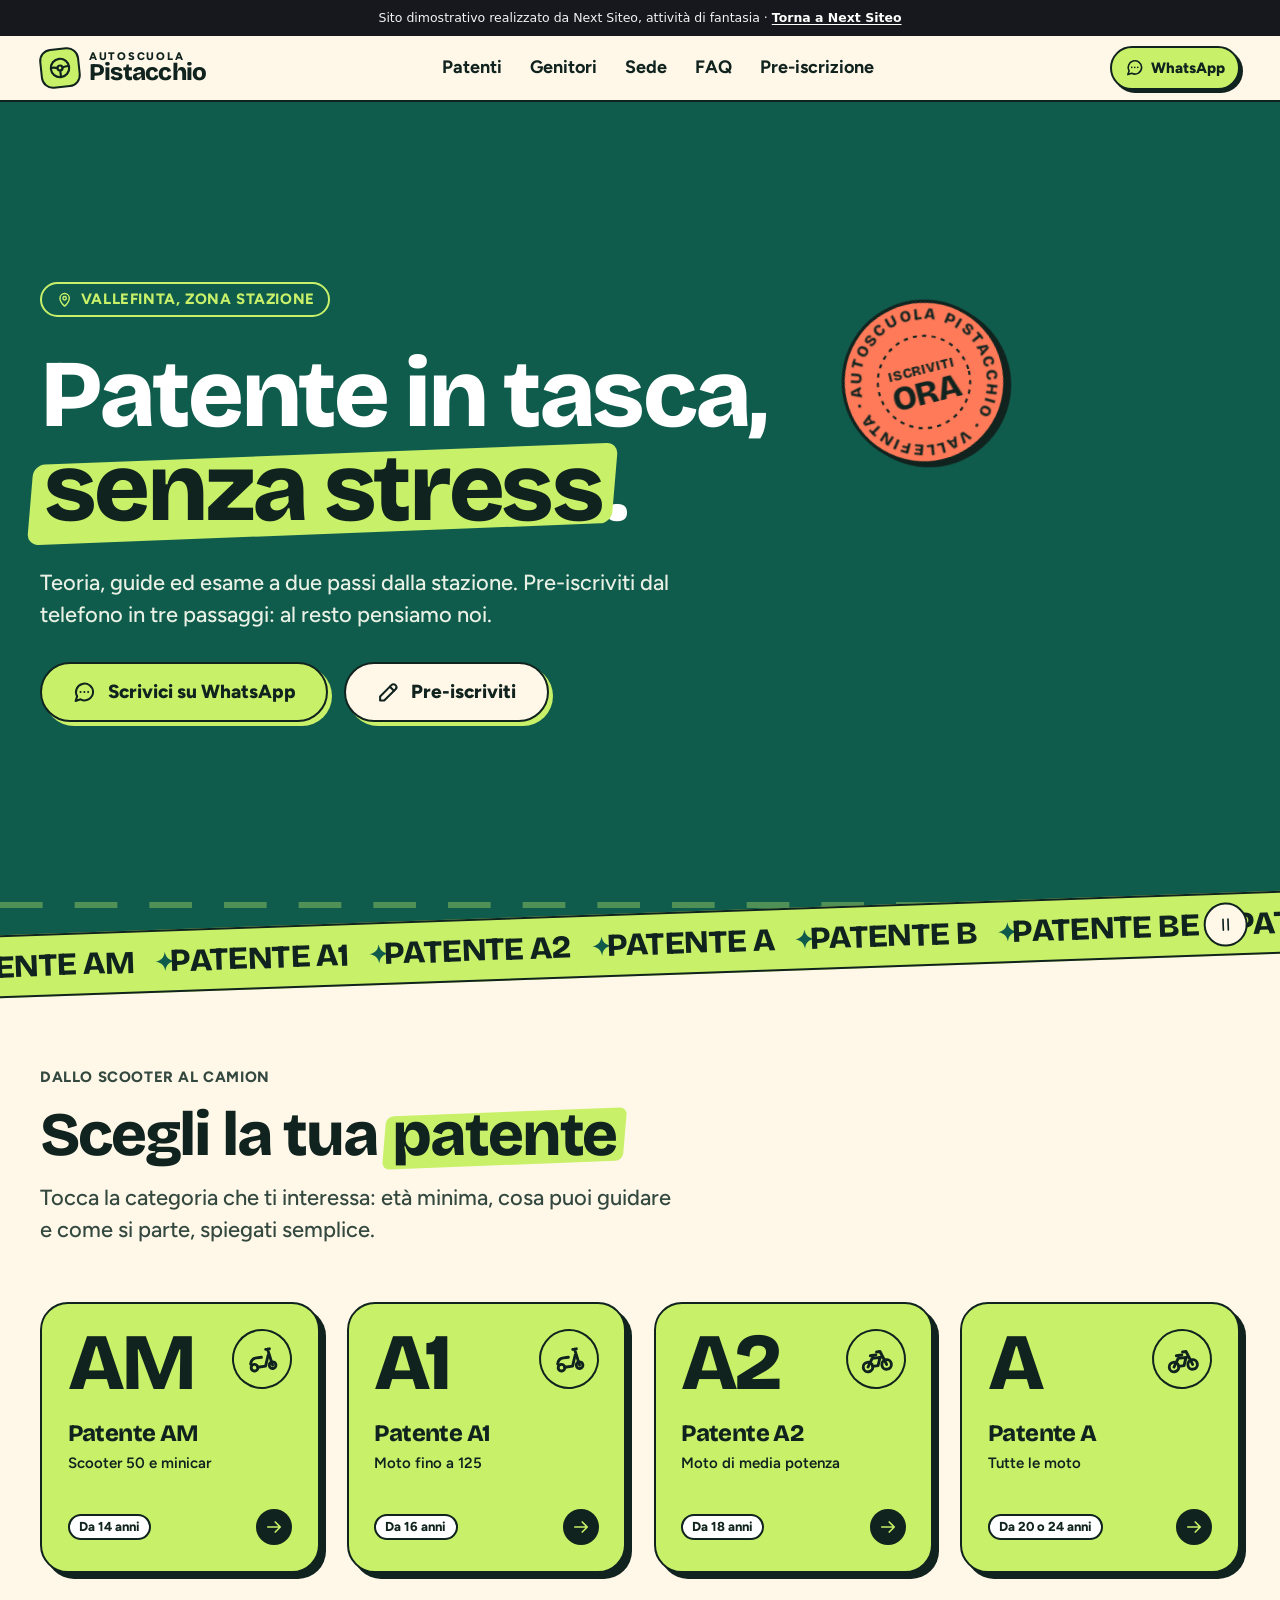
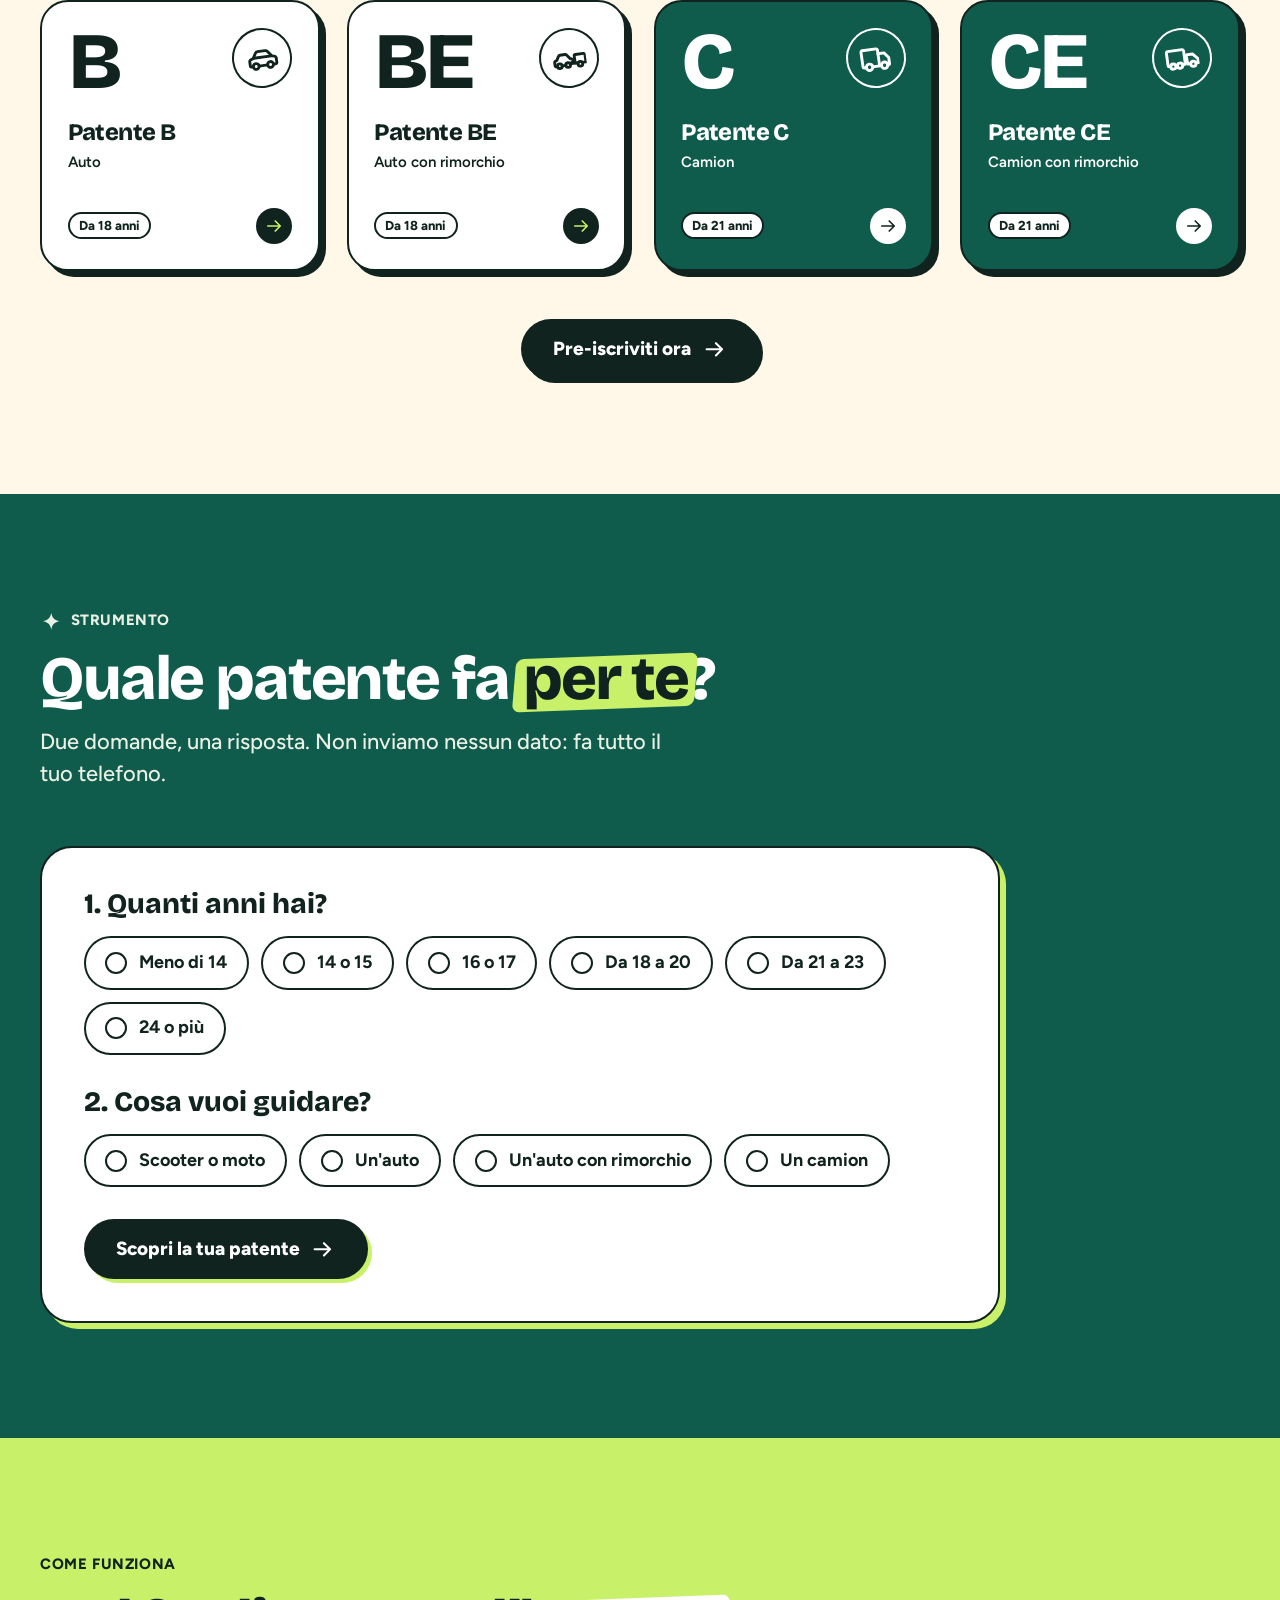
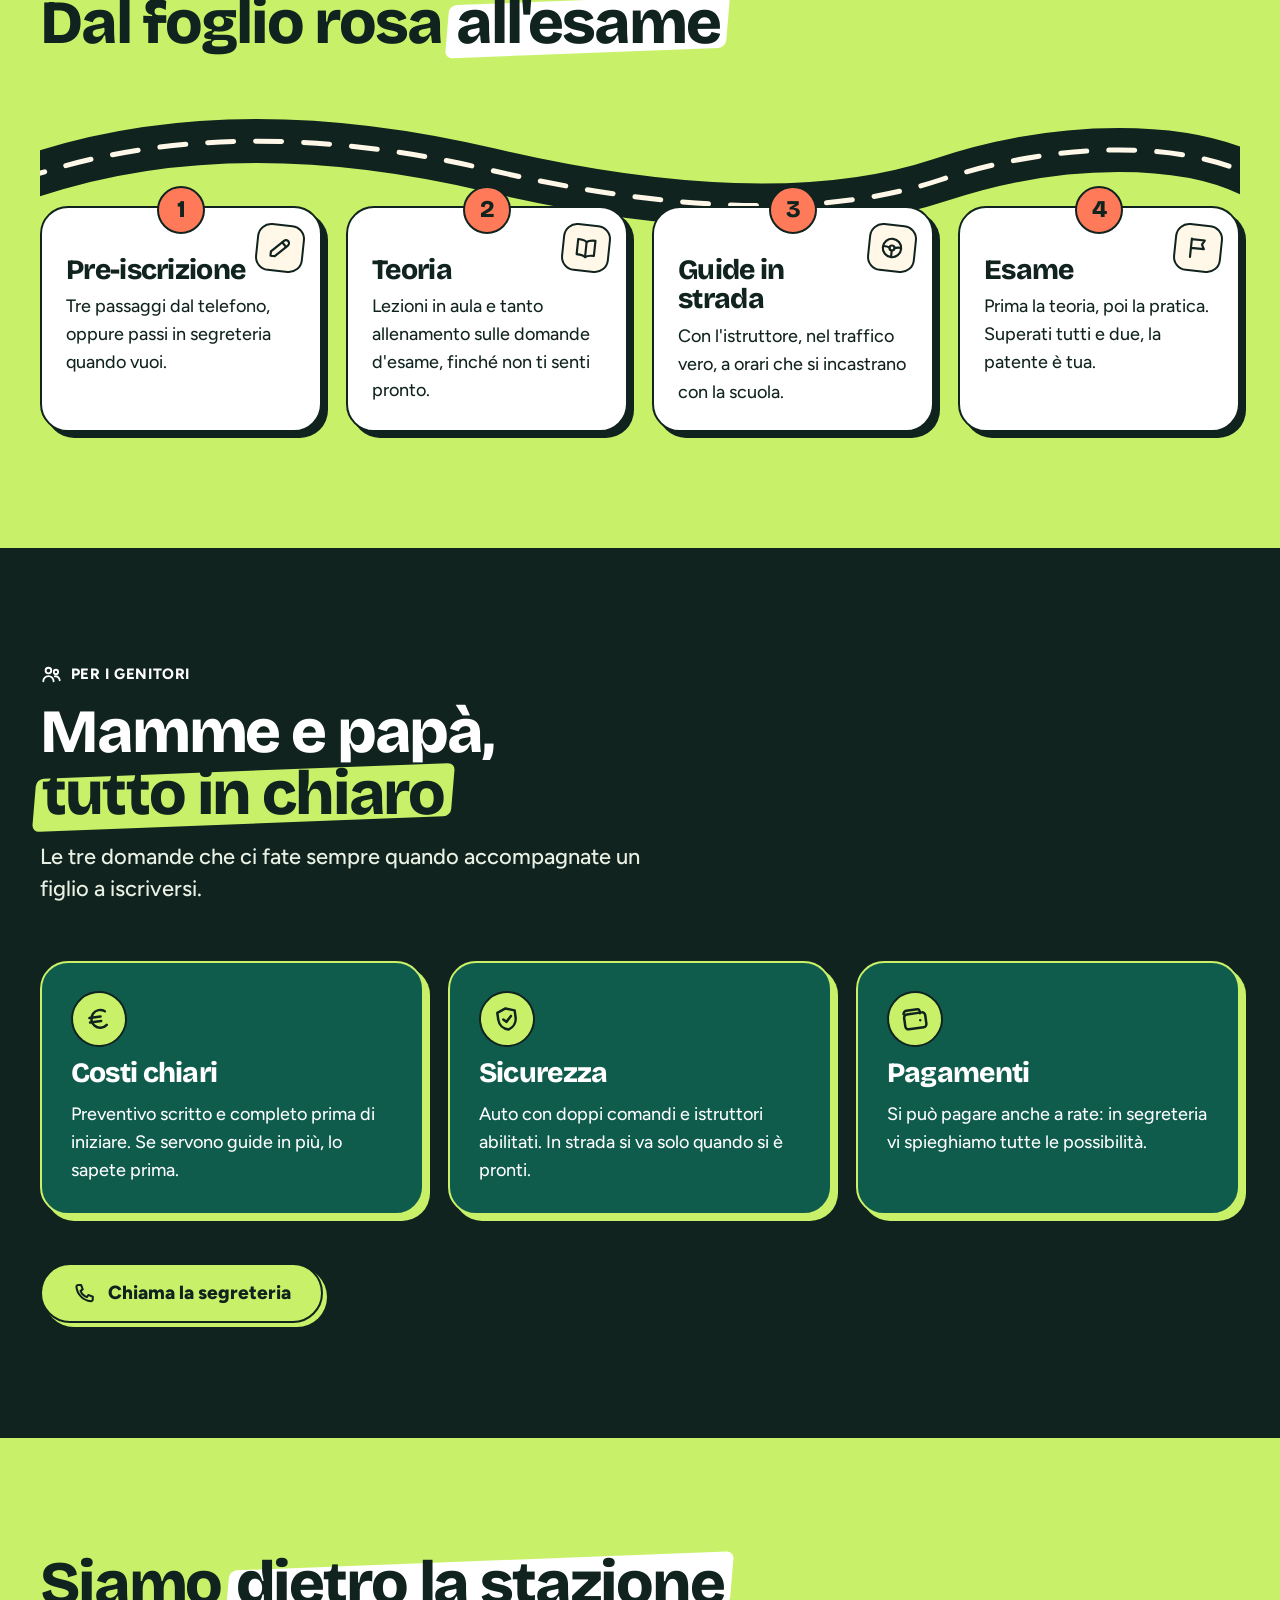
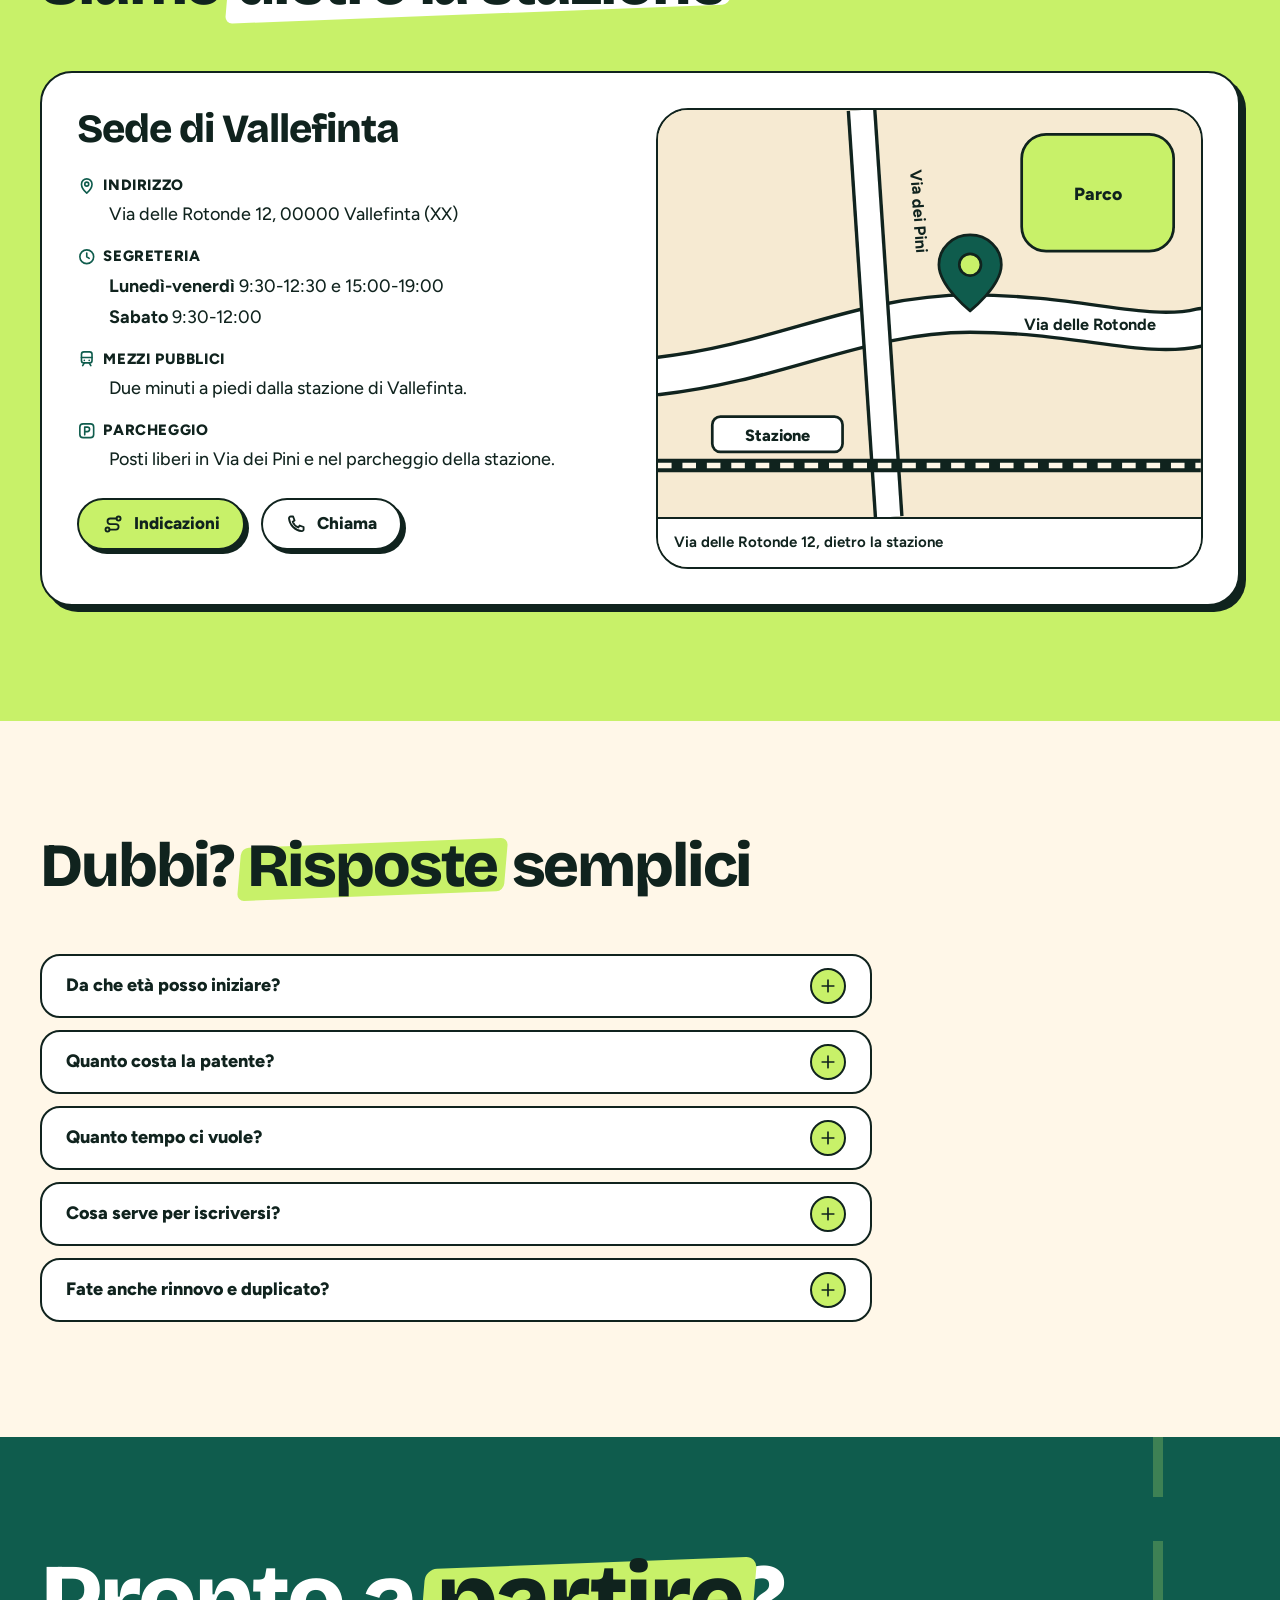
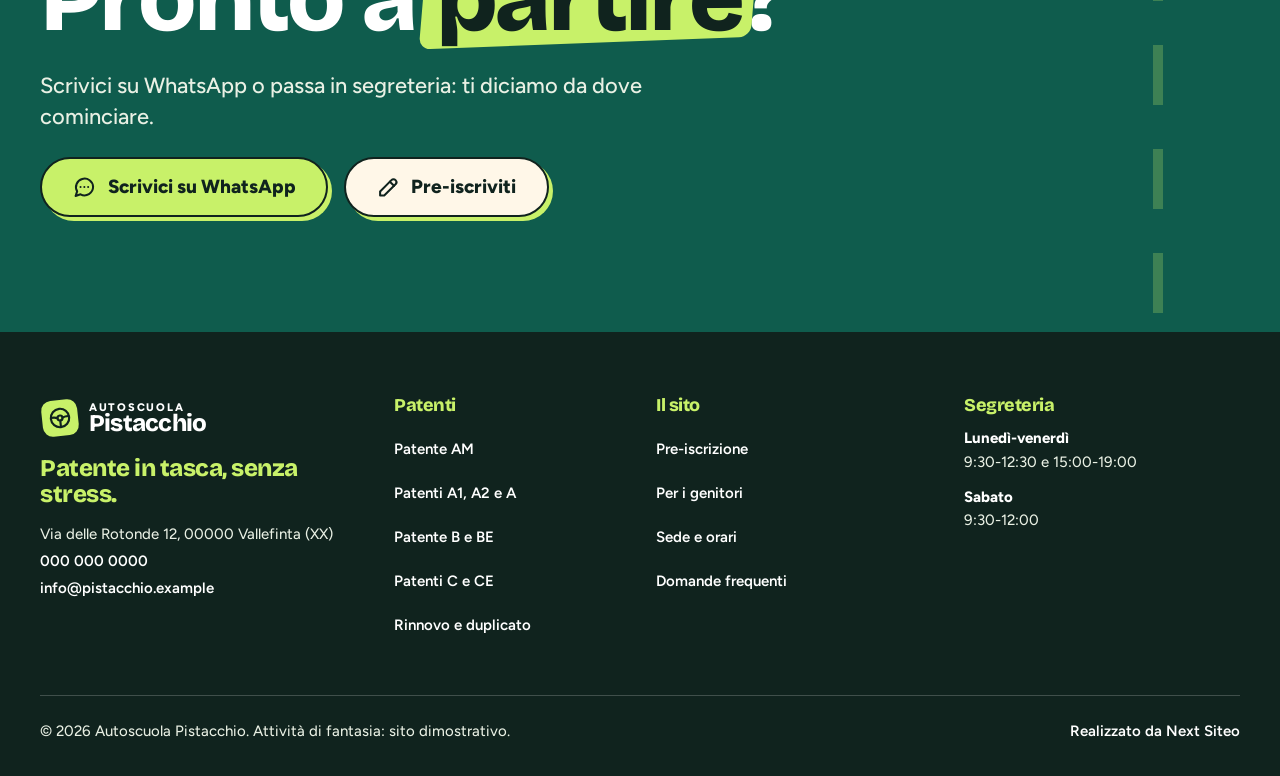
==== commit 58889777: "Rimuove il quiz patente B dalla demo Pistacchio - Elimina la pagina quiz.html, l'anteprima del quiz " ====
--- a/demo/autoscuola-pistacchio/index.html
+++ b/demo/autoscuola-pistacchio/index.html
@@ -4,7 +4,7 @@
   <meta charset="utf-8">
   <meta name="viewport" content="width=device-width, initial-scale=1, viewport-fit=cover">
   <title>Autoscuola Pistacchio, Vallefinta | Demo di Next Siteo</title>
-  <meta name="description" content="Sito dimostrativo di un'autoscuola di fantasia: pre-iscrizione online a step, quiz patente B, informazioni per i genitori e WhatsApp. Realizzato da Next Siteo.">
+  <meta name="description" content="Sito dimostrativo di un'autoscuola di fantasia: pre-iscrizione online a step, strumento «Quale patente fa per te?», informazioni per i genitori e WhatsApp. Realizzato da Next Siteo.">
   <meta name="robots" content="noindex, nofollow">
   <meta name="theme-color" content="#0f5c4d">
   <meta property="og:type" content="website">
@@ -73,7 +73,6 @@
       <nav class="header__nav" aria-label="Menu principale">
         <ul role="list">
           <li><a href="patenti.html" data-nav="patenti">Patenti</a></li>
-          <li><a href="quiz.html" data-nav="quiz">Quiz</a></li>
           <li><a href="index.html#genitori">Genitori</a></li>
           <li><a href="index.html#sede">Sede</a></li>
           <li><a href="index.html#faq">FAQ</a></li>
@@ -98,7 +97,6 @@
       <nav class="container" aria-label="Menu mobile">
         <ul role="list">
           <li><a href="patenti.html" data-nav="patenti">Patenti <svg class="icon" aria-hidden="true"><use href="#i-arrow"/></svg></a></li>
-          <li><a href="quiz.html" data-nav="quiz">Quiz patente B <svg class="icon" aria-hidden="true"><use href="#i-arrow"/></svg></a></li>
           <li><a href="index.html#genitori">Per i genitori <svg class="icon" aria-hidden="true"><use href="#i-arrow"/></svg></a></li>
           <li><a href="index.html#sede">Sede e orari <svg class="icon" aria-hidden="true"><use href="#i-arrow"/></svg></a></li>
           <li><a href="index.html#faq">FAQ <svg class="icon" aria-hidden="true"><use href="#i-arrow"/></svg></a></li>
@@ -127,13 +125,13 @@
               <circle cx="80" cy="80" r="77" class="bollino__bg"/>
               <circle cx="80" cy="80" r="44" class="bollino__inner"/>
               <g class="bollino__ring"><text><textPath href="#ring-hero" textLength="372">AUTOSCUOLA PISTACCHIO · VALLEFINTA · </textPath></text></g>
-              <text x="80" y="72" text-anchor="middle" class="bollino__top">PROVA IL</text>
-              <text x="80" y="101" text-anchor="middle" class="bollino__big">QUIZ</text>
+              <text x="80" y="72" text-anchor="middle" class="bollino__top">ISCRIVITI</text>
+              <text x="80" y="101" text-anchor="middle" class="bollino__big">ORA</text>
             </svg>
           </div>
         </div>
 
-        <p class="lead hero__lead">Teoria, guide ed esame a due passi dalla stazione. Pre-iscriviti dal telefono in tre passaggi e allenati gratis con il quiz.</p>
+        <p class="lead hero__lead">Teoria, guide ed esame a due passi dalla stazione. Pre-iscriviti dal telefono in tre passaggi: al resto pensiamo noi.</p>
 
         <div class="btn-row">
           <a class="btn btn--lg" href="#whatsapp" data-demo-avviso="WhatsApp non è collegato: in un sito vero qui si aprirebbe la chat con la segreteria.">
@@ -249,11 +247,11 @@
       </div>
     </section>
 
-    <section class="section bg-forest" id="quale-patente" aria-labelledby="quiz-title">
+    <section class="section bg-forest" id="quale-patente" aria-labelledby="quale-title">
       <div class="container">
         <div class="section__head">
           <p class="eyebrow muted"><svg class="icon icon--fill" aria-hidden="true"><use href="#i-spark"/></svg> Strumento</p>
-          <h2 class="h2" id="quiz-title">Quale patente fa <span class="hl">per te</span>?</h2>
+          <h2 class="h2" id="quale-title">Quale patente fa <span class="hl">per te</span>?</h2>
           <p class="lead muted">Due domande, una risposta. Non inviamo nessun dato: fa tutto il tuo telefono.</p>
         </div>
 
@@ -311,7 +309,7 @@
             </li>
             <li class="tappa" style="--i:1">
               <span class="tappa__num" aria-hidden="true">2</span>
-              <div><h3 class="tappa__title"><span class="sr-only">Tappa 2: </span>Teoria e quiz</h3><p>Lezioni in aula e tanto allenamento sui quiz, finché non ti senti pronto.</p></div>
+              <div><h3 class="tappa__title"><span class="sr-only">Tappa 2: </span>Teoria</h3><p>Lezioni in aula e tanto allenamento sulle domande d'esame, finché non ti senti pronto.</p></div>
               <span class="tappa__icon" aria-hidden="true"><svg class="icon"><use href="#i-book"/></svg></span>
             </li>
             <li class="tappa" style="--i:2">
@@ -325,21 +323,6 @@
               <span class="tappa__icon" aria-hidden="true"><svg class="icon"><use href="#i-flag"/></svg></span>
             </li>
           </ol>
-        </div>
-      </div>
-    </section>
-
-    <section class="section bg-cream" aria-labelledby="teaser-title">
-      <div class="container teaser">
-        <div class="section__head" style="margin-bottom:0">
-          <h2 class="h2" id="teaser-title">Allenati con il <span class="hl">quiz</span></h2>
-          <p class="lead muted">Dieci domande vero o falso sulla patente B, con correzione e spiegazione. Rifallo quante volte vuoi.</p>
-          <p><a class="btn btn--ink btn--lg" href="quiz.html">Inizia il quiz <svg class="icon" aria-hidden="true"><use href="#i-arrow"/></svg></a></p>
-        </div>
-        <div class="card card--lime teaser__card" aria-hidden="true">
-          <p class="tool__kicker">Domanda 1 di 10</p>
-          <p class="teaser__q">Allo STOP ci si ferma sempre, anche se l'incrocio è libero.</p>
-          <div class="teaser__answers"><span>Vero</span><span>Falso</span></div>
         </div>
       </div>
     </section>
@@ -455,10 +438,6 @@
             <p>Dipende da quanto studi, da quante guide riesci a fare e dalle date d'esame disponibili. Ne parliamo insieme quando ti iscrivi.</p>
           </details>
           <details class="faq__item">
-            <summary><span>Il quiz del sito è uguale all'esame?</span><span class="faq__sign" aria-hidden="true"><svg class="icon"><use href="#i-plus"/></svg></span></summary>
-            <p>È un allenamento con domande d'esempio. All'esame di teoria della patente B le domande sono 30, vero o falso, e si possono sbagliare al massimo 3 risposte.</p>
-          </details>
-          <details class="faq__item">
             <summary><span>Cosa serve per iscriversi?</span><span class="faq__sign" aria-hidden="true"><svg class="icon"><use href="#i-plus"/></svg></span></summary>
             <p>Documento d'identità, codice fiscale, foto tessera e certificato medico. La lista da spuntare è nella <a href="iscrizione.html#documenti">pagina della pre-iscrizione</a>.</p>
           </details>
@@ -514,7 +493,6 @@
         <h2 class="footer__title">Il sito</h2>
         <ul role="list">
           <li><a href="iscrizione.html">Pre-iscrizione</a></li>
-          <li><a href="quiz.html">Quiz patente B</a></li>
           <li><a href="index.html#genitori">Per i genitori</a></li>
           <li><a href="index.html#sede">Sede e orari</a></li>
           <li><a href="index.html#faq">Domande frequenti</a></li>
--- a/demo/autoscuola-pistacchio/css/style.css
+++ b/demo/autoscuola-pistacchio/css/style.css
@@ -806,8 +806,8 @@
   letter-spacing: 0.06em;
 }
 .bollino__top {
-  font-size: 14px;
-  letter-spacing: 0.12em;
+  font-size: 13px;
+  letter-spacing: 0.06em;
 }
 .bollino__big {
   font-size: 32px;
@@ -1318,46 +1318,6 @@
   }
   .tappa__title {
     padding-right: 3rem;
-  }
-}
-
-/* ---------- Quiz in anteprima (home) ---------- */
-.teaser {
-  display: grid;
-  gap: var(--space-6);
-  align-items: center;
-}
-.teaser__card {
-  display: grid;
-  gap: var(--space-4);
-  transform: rotate(1.2deg);
-}
-.teaser__q {
-  font-family: var(--font-display);
-  font-size: clamp(1.375rem, 1.2rem + 0.9vw, 1.875rem);
-  line-height: 1.1;
-  letter-spacing: -0.02em;
-}
-.teaser__answers {
-  display: flex;
-  gap: var(--space-3);
-}
-.teaser__answers span {
-  flex: 1;
-  display: grid;
-  place-items: center;
-  min-height: 52px;
-  border: var(--border);
-  border-radius: var(--radius-pill);
-  font-weight: 800;
-}
-.teaser__answers span:first-child {
-  background: var(--lime);
-}
-@media (min-width: 900px) {
-  .teaser {
-    grid-template-columns: 1.1fr 0.9fr;
-    gap: var(--space-8);
   }
 }
 
@@ -1837,129 +1797,6 @@
   }
 }
 
-/* ---------- Quiz patente B ---------- */
-html:not(.js) [data-quiz] {
-  display: none;
-}
-.quiz__stage {
-  min-height: 34rem;
-}
-.quiz {
-  display: grid;
-  gap: var(--space-5);
-  max-width: 48rem;
-}
-.quiz__meta {
-  display: flex;
-  flex-wrap: wrap;
-  justify-content: space-between;
-  gap: var(--space-3);
-  font-weight: 800;
-}
-.quiz__dots {
-  display: flex;
-  gap: 6px;
-}
-.quiz__dots span {
-  width: 16px;
-  height: 16px;
-  border: var(--border);
-  border-radius: 50%;
-  background: var(--white);
-}
-.quiz__dots span[data-r='ok'] {
-  background: var(--forest);
-}
-.quiz__dots span[data-r='ko'] {
-  background: var(--coral);
-}
-.quiz__dots span[data-r='now'] {
-  background: var(--lime);
-}
-.quiz__card {
-  display: grid;
-  gap: var(--space-5);
-}
-.quiz__sign {
-  width: 112px;
-  height: 112px;
-}
-.quiz__q {
-  font-family: var(--font-display);
-  font-size: clamp(1.5rem, 1.25rem + 1.2vw, 2.25rem);
-  line-height: 1.1;
-  letter-spacing: -0.025em;
-}
-.quiz__q:focus {
-  outline: none;
-}
-.quiz__answers {
-  display: grid;
-  grid-template-columns: 1fr 1fr;
-  gap: var(--space-4);
-}
-.quiz__answers .btn {
-  min-height: 64px;
-  font-size: 1.25rem;
-}
-.quiz__answers .btn[disabled] {
-  cursor: default;
-  transform: none;
-  box-shadow: var(--shadow-btn-pressed);
-}
-.quiz__answers .btn[data-picked='true'] {
-  --btn-bg: var(--ink);
-  --btn-fg: var(--white);
-}
-.quiz__feedback {
-  display: grid;
-  gap: var(--space-2);
-  padding: var(--space-4) var(--space-5);
-  border: var(--border);
-  border-radius: var(--radius-md);
-  background: var(--lime);
-}
-.quiz__feedback[data-r='ko'] {
-  background: #ffd9cf;
-}
-.quiz__feedback strong {
-  font-family: var(--font-display);
-  font-size: 1.5rem;
-  font-weight: 800;
-}
-.quiz__score {
-  font-family: var(--font-display);
-  font-size: clamp(4rem, 3rem + 5vw, 7rem);
-  line-height: 0.9;
-  letter-spacing: -0.05em;
-}
-.quiz__review {
-  display: grid;
-  gap: var(--space-3);
-  padding: 0;
-  list-style: none;
-}
-.quiz__review li {
-  display: grid;
-  grid-template-columns: auto 1fr;
-  gap: var(--space-3);
-  padding: var(--space-3) var(--space-4);
-  border: var(--border);
-  border-radius: var(--radius-sm);
-  background: var(--white);
-}
-.quiz__review .icon {
-  width: 26px;
-  height: 26px;
-  margin-top: 0.1em;
-}
-.quiz__review .ok {
-  color: var(--forest);
-}
-.quiz__review .ko {
-  color: #b3261e;
-}
-
 /* ---------- Footer ---------- */
 .footer {
   padding-block: var(--space-8) var(--space-6);
